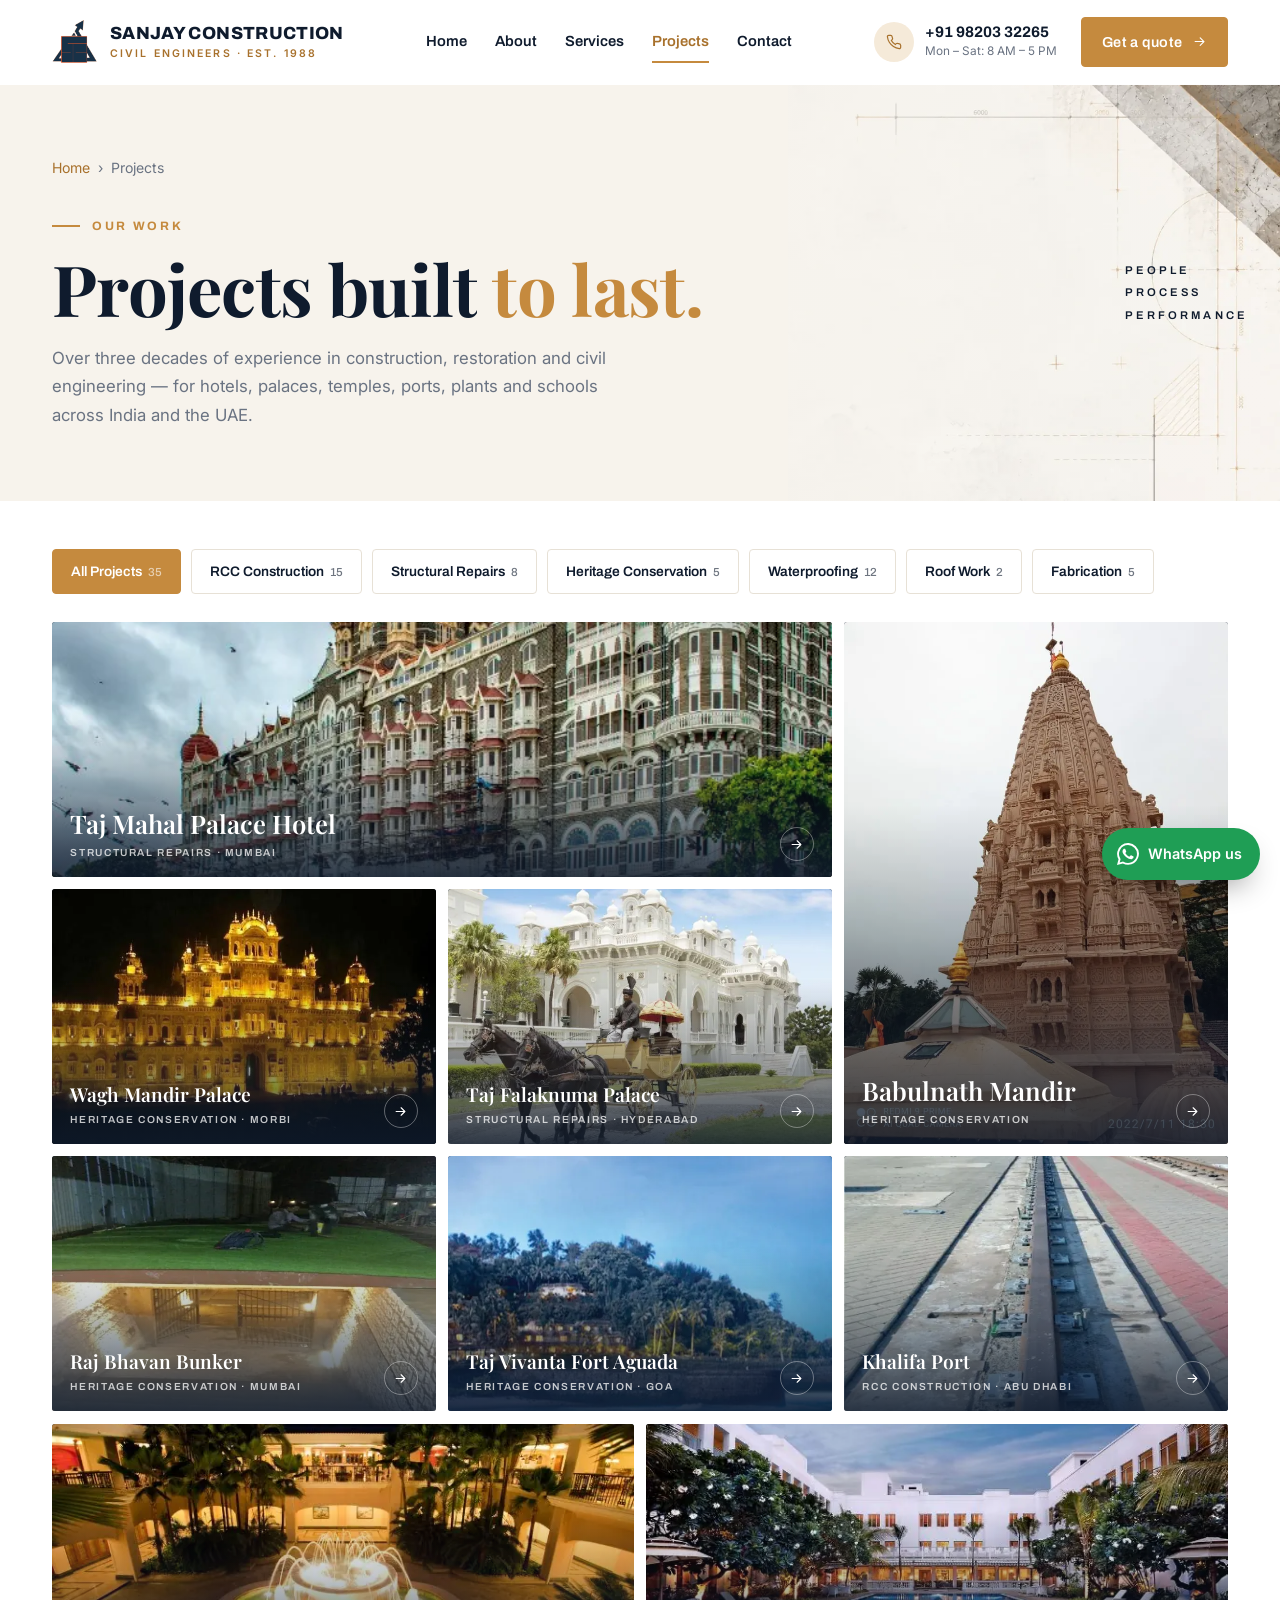
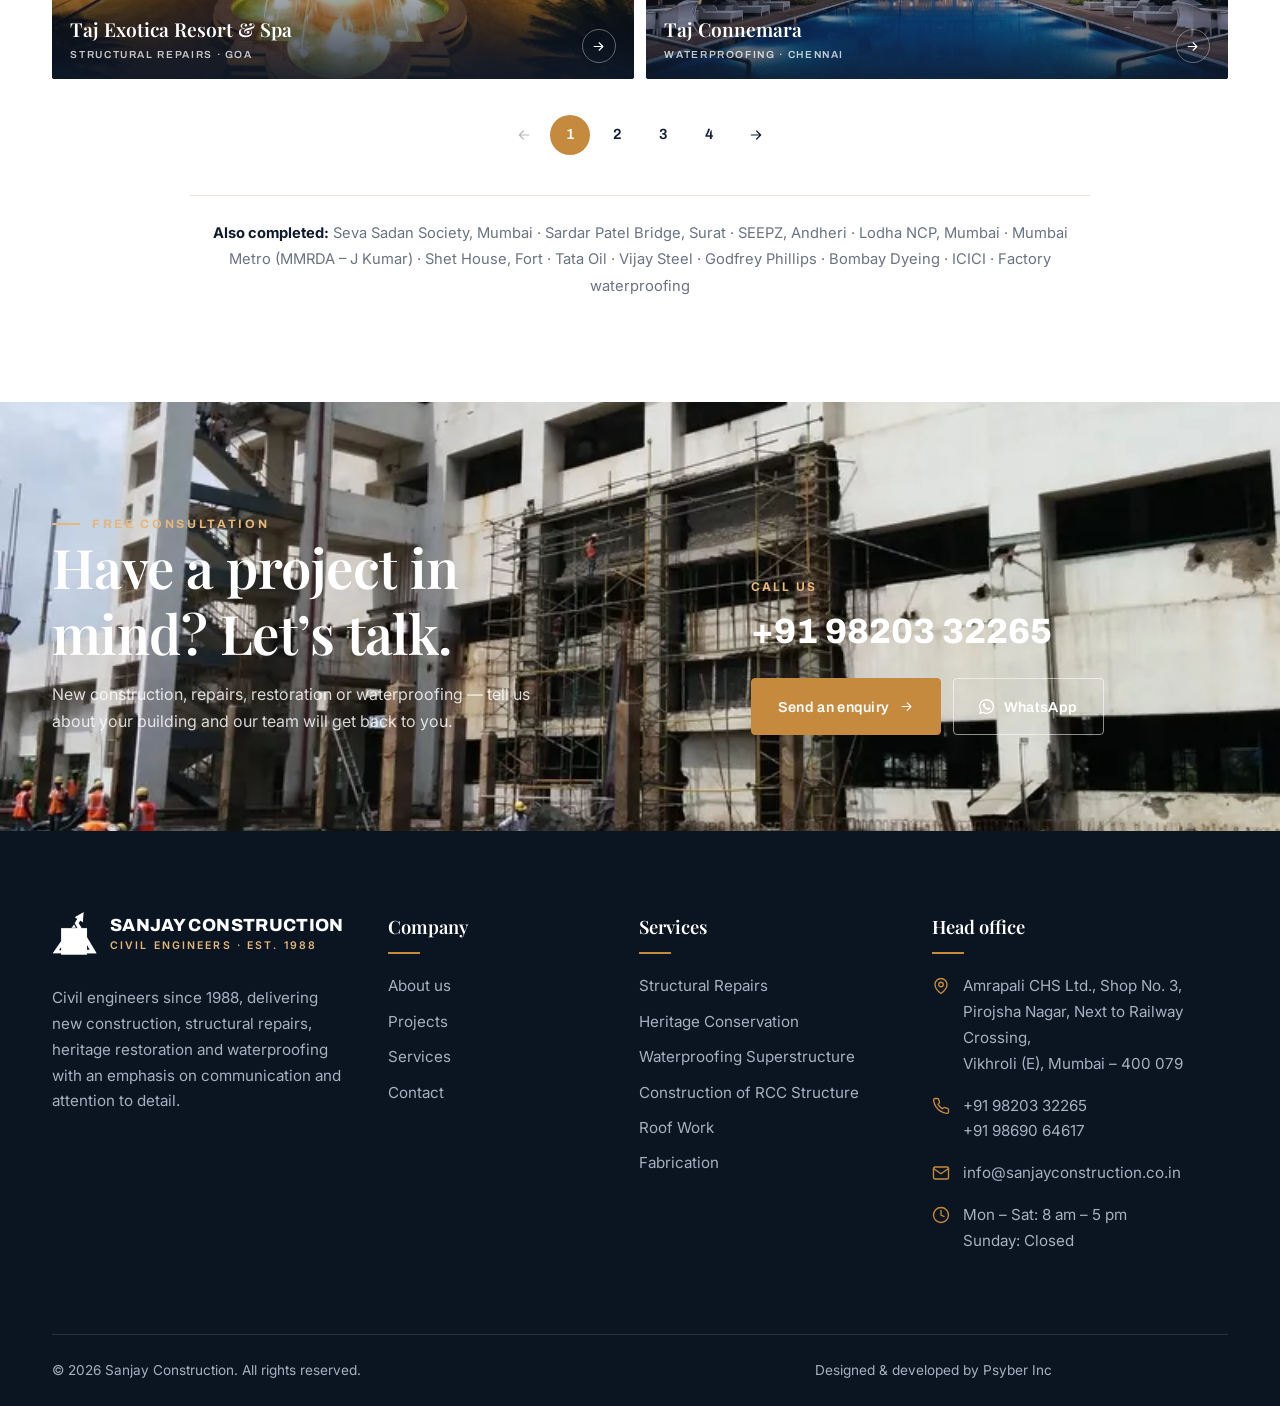
==== projects.html @ 3caa157a "Redesigned Sanjay Construction website Static HTML/CSS/JS site: home, about, services, projects and " ====
<!doctype html>
<html lang="en-IN" class="no-js">
<head>
  <meta charset="utf-8">
  <meta name="viewport" content="width=device-width, initial-scale=1">
  <title>Projects & Case Studies | Sanjay Construction</title>
  <meta name="description" content="Explore Sanjay Construction projects — Taj Mahal Palace Hotel, Wagh Mandir Palace, Raj Bhavan Bunker, Zeeco India, Bayer Vapi, Khalifa Port Abu Dhabi and more.">
  <link rel="canonical" href="https://sanjayconstruction.co.in/projects.html">
  <meta name="theme-color" content="#0d1726">
  <meta property="og:type" content="website">
  <meta property="og:site_name" content="Sanjay Construction">
  <meta property="og:title" content="Projects & Case Studies | Sanjay Construction">
  <meta property="og:description" content="Explore Sanjay Construction projects — Taj Mahal Palace Hotel, Wagh Mandir Palace, Raj Bhavan Bunker, Zeeco India, Bayer Vapi, Khalifa Port Abu Dhabi and more.">
  <meta property="og:image" content="https://sanjayconstruction.co.in/assets/img/projects/pf-taj-mahal-palace.webp">
  <meta property="og:url" content="https://sanjayconstruction.co.in/projects.html">
  <link rel="icon" type="image/png" href="assets/img/logo-mark.png">
  <link rel="preconnect" href="https://fonts.googleapis.com">
  <link rel="preconnect" href="https://fonts.gstatic.com" crossorigin>
  <link rel="stylesheet" href="https://fonts.googleapis.com/css2?family=Archivo:wght@500;600;700;800&family=Playfair+Display:wght@500;600;700&family=Inter:wght@400;500;600&display=swap">
  <script>if (!window.matchMedia("(prefers-reduced-motion: reduce)").matches) document.documentElement.classList.add("motion");</script>
  <link rel="stylesheet" href="assets/css/style.css?v=34">
  
  <script type="application/ld+json">
  {
    "@context": "https://schema.org",
    "@type": "GeneralContractor",
    "name": "Sanjay Construction",
    "url": "https://sanjayconstruction.co.in/",
    "logo": "https://sanjayconstruction.co.in/assets/img/logo-mark.png",
    "image": "https://sanjayconstruction.co.in/assets/img/projects/taj-mumbai.webp",
    "description": "Civil engineers since 1988 — structural repairs, heritage conservation, waterproofing, RCC construction, roof work and fabrication.",
    "foundingDate": "1988",
    "founder": { "@type": "Person", "name": "Sanjay Rathod", "jobTitle": "CMD" },
    "telephone": ["+91-9820332265", "+91-9869064617"],
    "email": "info@sanjayconstruction.co.in",
    "address": {
      "@type": "PostalAddress",
      "streetAddress": "Shop No. 3, Amrapali CHS Ltd., Pirojsha Nagar, Next to Railway Crossing, Vikhroli (E)",
      "addressLocality": "Mumbai",
      "postalCode": "400079",
      "addressRegion": "Maharashtra",
      "addressCountry": "IN"
    },
    "openingHoursSpecification": [{
      "@type": "OpeningHoursSpecification",
      "dayOfWeek": ["Monday", "Tuesday", "Wednesday", "Thursday", "Friday", "Saturday"],
      "opens": "08:00", "closes": "17:00"
    }]
  }
  </script>
</head>
<body>
<a class="skip-link" href="#main">Skip to content</a>
<svg width="0" height="0" style="position:absolute" aria-hidden="true">
  <defs>
    <symbol id="i-arrow" viewBox="0 0 24 24" fill="none" stroke="currentColor" stroke-width="1.8" stroke-linecap="round" stroke-linejoin="round"><path d="M5 12h14M13 6l6 6-6 6"/></symbol>
    <symbol id="i-left" viewBox="0 0 24 24" fill="none" stroke="currentColor" stroke-width="1.8" stroke-linecap="round" stroke-linejoin="round"><path d="M19 12H5M11 18l-6-6 6-6"/></symbol>
    <symbol id="i-close" viewBox="0 0 24 24" fill="none" stroke="currentColor" stroke-width="1.8" stroke-linecap="round"><path d="M6 6l12 12M18 6L6 18"/></symbol>
    <symbol id="i-phone" viewBox="0 0 24 24" fill="none" stroke="currentColor" stroke-width="1.8" stroke-linecap="round" stroke-linejoin="round"><path d="M22 16.9v3a2 2 0 0 1-2.2 2 19.8 19.8 0 0 1-8.6-3.1 19.5 19.5 0 0 1-6-6A19.8 19.8 0 0 1 2.1 4.2 2 2 0 0 1 4.1 2h3a2 2 0 0 1 2 1.7c.1.9.4 1.8.7 2.7a2 2 0 0 1-.5 2.1L8 9.8a16 16 0 0 0 6 6l1.3-1.3a2 2 0 0 1 2.1-.4c.9.3 1.8.6 2.7.7a2 2 0 0 1 1.7 2z"/></symbol>
    <symbol id="i-mail" viewBox="0 0 24 24" fill="none" stroke="currentColor" stroke-width="1.8" stroke-linecap="round" stroke-linejoin="round"><rect x="2" y="4" width="20" height="16" rx="2"/><path d="M22 6l-10 7L2 6"/></symbol>
    <symbol id="i-pin" viewBox="0 0 24 24" fill="none" stroke="currentColor" stroke-width="1.8" stroke-linecap="round" stroke-linejoin="round"><path d="M20 10c0 6-8 12-8 12s-8-6-8-12a8 8 0 0 1 16 0z"/><circle cx="12" cy="10" r="3"/></symbol>
    <symbol id="i-clock" viewBox="0 0 24 24" fill="none" stroke="currentColor" stroke-width="1.8" stroke-linecap="round"><circle cx="12" cy="12" r="10"/><path d="M12 6v6l4 2"/></symbol>
    <symbol id="i-award" viewBox="0 0 24 24" fill="none" stroke="currentColor" stroke-width="1.4" stroke-linecap="round" stroke-linejoin="round"><circle cx="12" cy="8" r="6"/><path d="M15.5 13.5 17 22l-5-3-5 3 1.5-8.5"/></symbol>
    <symbol id="i-whatsapp" viewBox="0 0 24 24" fill="currentColor"><path d="M17.5 14.4c-.3-.1-1.8-.9-2-1-.3-.1-.5-.1-.7.1-.2.3-.8 1-.9 1.2-.2.2-.3.2-.6.1-.3-.1-1.3-.5-2.4-1.5-.9-.8-1.5-1.8-1.7-2.1-.2-.3 0-.5.1-.6l.4-.5c.2-.2.2-.3.3-.5.1-.2.1-.4 0-.5l-.9-2.2c-.2-.6-.5-.5-.7-.5h-.6c-.2 0-.5.1-.8.4-.3.3-1 1-1 2.5s1.1 2.9 1.2 3.1c.1.2 2.1 3.2 5.1 4.5.7.3 1.3.5 1.7.6.7.2 1.4.2 1.9.1.6-.1 1.8-.7 2-1.4.2-.7.2-1.3.2-1.4-.1-.1-.3-.2-.6-.3zM12 21.8a9.9 9.9 0 0 1-5-1.4l-.4-.2-3.7 1 1-3.6-.2-.4A9.8 9.8 0 0 1 12 2.2a9.8 9.8 0 0 1 9.8 9.8c0 5.4-4.4 9.8-9.8 9.8zm8.4-18.2A11.8 11.8 0 0 0 1.7 17.7L0 24l6.4-1.7a11.8 11.8 0 0 0 5.6 1.4h.1A11.8 11.8 0 0 0 20.4 3.6z"/></symbol>
    <symbol id="i-building" viewBox="0 0 24 24" fill="none" stroke="currentColor" stroke-linecap="round" stroke-linejoin="round"><path d="M3 21h18M5 21V7l7-4 7 4v14M9 9h1M14 9h1M9 13h1M14 13h1M10 21v-4h4v4"/></symbol>
    <symbol id="i-column" viewBox="0 0 24 24" fill="none" stroke="currentColor" stroke-linecap="round" stroke-linejoin="round"><path d="M2 21h20M4 18h16M12 3 3 8h18zM6 8v10M10 8v10M14 8v10M18 8v10"/></symbol>
    <symbol id="i-foundation" viewBox="0 0 24 24" fill="none" stroke="currentColor" stroke-linecap="round" stroke-linejoin="round"><path d="M2 20h20M4 20v-5h16v5M7 15V9h10v6M10 9V4h4v5"/></symbol>
    <symbol id="i-beam" viewBox="0 0 24 24" fill="none" stroke="currentColor" stroke-linecap="round" stroke-linejoin="round"><path d="M3 5h18M3 19h18M12 5v14M3 5v2M21 5v2M3 19v-2M21 19v-2"/></symbol>
    <symbol id="i-shield" viewBox="0 0 24 24" fill="none" stroke="currentColor" stroke-linecap="round" stroke-linejoin="round"><path d="M12 22s8-4 8-10V5l-8-3-8 3v7c0 6 8 10 8 10z"/><path d="m9 12 2 2 4-4"/></symbol>
    <symbol id="i-layers" viewBox="0 0 24 24" fill="none" stroke="currentColor" stroke-linecap="round" stroke-linejoin="round"><path d="m12 2 10 5-10 5L2 7z"/><path d="m2 17 10 5 10-5M2 12l10 5 10-5"/></symbol>
    <symbol id="i-crack" viewBox="0 0 24 24" fill="none" stroke="currentColor" stroke-linecap="round" stroke-linejoin="round"><rect x="3" y="3" width="18" height="18" rx="1"/><path d="m11 3-2 5 4 3-3 4 2 6"/></symbol>
    <symbol id="i-users" viewBox="0 0 24 24" fill="none" stroke="currentColor" stroke-linecap="round" stroke-linejoin="round"><path d="M17 21v-2a4 4 0 0 0-4-4H5a4 4 0 0 0-4 4v2"/><circle cx="9" cy="7" r="4"/><path d="M23 21v-2a4 4 0 0 0-3-3.9M16 3.1a4 4 0 0 1 0 7.8"/></symbol>
    <symbol id="i-chat" viewBox="0 0 24 24" fill="none" stroke="currentColor" stroke-linecap="round" stroke-linejoin="round"><path d="M21 15a2 2 0 0 1-2 2H7l-4 4V5a2 2 0 0 1 2-2h14a2 2 0 0 1 2 2z"/></symbol>
    <symbol id="i-expand" viewBox="0 0 24 24" fill="none" stroke="currentColor" stroke-width="2" stroke-linecap="round" stroke-linejoin="round"><path d="M15 3h6v6M9 21H3v-6M21 3l-7 7M3 21l7-7"/></symbol>
    <symbol id="i-drop" viewBox="0 0 24 24" fill="none" stroke="currentColor" stroke-linecap="round" stroke-linejoin="round"><path d="M12 2.7s7 7.3 7 12.3a7 7 0 0 1-14 0c0-5 7-12.3 7-12.3z"/><path d="M9 15a3 3 0 0 0 3 3"/></symbol>
    <symbol id="i-roof" viewBox="0 0 24 24" fill="none" stroke="currentColor" stroke-linecap="round" stroke-linejoin="round"><path d="M2 12 12 4l10 8M5 10v10h14V10M10 20v-5h4v5"/></symbol>
    <symbol id="i-ruler" viewBox="0 0 24 24" fill="none" stroke="currentColor" stroke-linecap="round" stroke-linejoin="round"><path d="M3 17 17 3l4 4L7 21z"/><path d="m7 13 2 2M10 10l2 2M13 7l2 2"/></symbol>
    <symbol id="i-crane" viewBox="0 0 24 24" fill="none" stroke="currentColor" stroke-linecap="round" stroke-linejoin="round"><path d="M6 21V4h2v17M4 21h8M8 5h13l-4 4H8M18 9v4M16 13h4v3h-4z"/></symbol>
    <symbol id="i-key" viewBox="0 0 24 24" fill="none" stroke="currentColor" stroke-linecap="round" stroke-linejoin="round"><circle cx="8" cy="15" r="4"/><path d="m10.8 12.2 9.2-9.2M17 6l3 3M14 9l2 2"/></symbol>
    <symbol id="i-check" viewBox="0 0 24 24" fill="none" stroke="currentColor" stroke-linecap="round" stroke-linejoin="round"><circle cx="12" cy="12" r="10"/><path d="m8 12 3 3 5-6"/></symbol>
  </defs>
</svg>


<div class="progress" aria-hidden="true"></div>
<header class="site-header">
  <div class="container">
    <nav class="nav" aria-label="Primary">
      <a class="brand" href="index.html" aria-label="Sanjay Construction — home">
        <img src="assets/img/logo-mark.png" alt="" width="44" height="44">
        <span class="brand__text">
          <span class="brand__name">Sanjay Construction</span>
          <span class="brand__tag">Civil Engineers · Est. 1988</span>
        </span>
      </a>
      <div class="nav__links" id="primary-nav">
        <a class="nav__link" href="index.html">Home</a>
        <a class="nav__link" href="about.html">About</a>
        <a class="nav__link" href="services.html">Services</a>
        <a class="nav__link" href="projects.html" aria-current="page">Projects</a>
        <a class="nav__link" href="contact.html">Contact</a>
        <div class="nav__mobile-extra">
          <a href="tel:+919820332265">+91 98203 32265</a>
          <a href="mailto:info@sanjayconstruction.co.in">info@sanjayconstruction.co.in</a>
          <span>Vikhroli (E), Mumbai 400 079</span>
        </div>
      </div>
      <div class="nav__cta">
        <a class="nav__phone" href="tel:+919820332265"><span class="nav__phone-icon"><svg aria-hidden="true"><use href="#i-phone"/></svg></span><span><b>+91 98203 32265</b><small>Mon – Sat: 8 AM – 5 PM</small></span></a>
        <a class="btn btn--copper" href="contact.html">Get a quote <svg aria-hidden="true"><use href="#i-arrow"/></svg></a>
        <button class="nav__toggle" type="button" aria-controls="primary-nav" aria-expanded="false" aria-label="Open menu"><span></span><span></span><span></span></button>
      </div>
    </nav>
  </div>
</header>
<main id="main">

  <section class="proj-hero" aria-labelledby="page-title">
    <div class="container proj-hero__inner">
      <nav class="breadcrumb" aria-label="Breadcrumb"><a href="index.html">Home</a><span aria-hidden="true">›</span><span aria-current="page">Projects</span></nav>
      <p class="label">Our work</p>
      <h1 id="page-title">Projects built <span class="gold">to last.</span></h1>
      <p>Over three decades of experience in construction, restoration and civil engineering — for hotels, palaces, temples, ports, plants and schools across India and the UAE.</p>
    </div>
    <p class="proj-hero__side" aria-hidden="true">People<br>Process<br>Performance</p>
  </section>

  <section class="section proj-gallery" aria-labelledby="gallery-title">
    <div class="container">
      <h2 class="sr-only" id="gallery-title">Project gallery</h2>
      <div class="filters" data-filters role="group" aria-label="Filter projects by type of work">
        <button class="filter" type="button" data-filter="all" aria-pressed="true">All Projects</button>
        <button class="filter" type="button" data-filter="rcc" aria-pressed="false">RCC Construction</button>
        <button class="filter" type="button" data-filter="structural" aria-pressed="false">Structural Repairs</button>
        <button class="filter" type="button" data-filter="heritage" aria-pressed="false">Heritage Conservation</button>
        <button class="filter" type="button" data-filter="waterproofing" aria-pressed="false">Waterproofing</button>
        <button class="filter" type="button" data-filter="roof" aria-pressed="false">Roof Work</button>
        <button class="filter" type="button" data-filter="fabrication" aria-pressed="false">Fabrication</button>
      </div>
      <p class="sr-only" aria-live="polite">Showing <span data-count-label>35</span> projects</p>
      <div class="projects-grid bento">
        <a class="project-card ptile" href="assets/img/projects/pf-taj-mahal-palace.webp" data-cat="structural waterproofing">
          <img src="assets/img/projects/pf-taj-mahal-palace-sm.webp" alt="Taj Mahal Palace Hotel, Mumbai" loading="lazy" width="610" height="470">
          <div class="ptile__cap"><div><h3>Taj Mahal Palace Hotel</h3><span class="project-card__tag">Structural Repairs · Mumbai</span></div><span class="ptile__go" aria-hidden="true"><svg><use href="#i-arrow"/></svg></span></div>
          <p class="sr-only">External and internal structural retrofitting, and terrace waterproofing, at the Taj Mahal Palace &amp; Tower.</p>
        </a>
        <a class="project-card ptile" href="assets/img/projects/pf-babulnath-mandir.webp" data-cat="heritage">
          <img src="assets/img/projects/pf-babulnath-mandir-sm.webp" alt="Babulnath Mandir" loading="lazy" width="780" height="1040">
          <div class="ptile__cap"><div><h3>Babulnath Mandir</h3><span class="project-card__tag">Heritage Conservation</span></div><span class="ptile__go" aria-hidden="true"><svg><use href="#i-arrow"/></svg></span></div>
          <p class="sr-only">Treatment and painting of the external stone façade elements.</p>
        </a>
        <a class="project-card ptile" href="assets/img/projects/pf-wagh-mandir.webp" data-cat="heritage">
          <img src="assets/img/projects/pf-wagh-mandir-sm.webp" alt="Wagh Mandir Palace, Morbi" loading="lazy" width="735" height="586">
          <div class="ptile__cap"><div><h3>Wagh Mandir Palace</h3><span class="project-card__tag">Heritage Conservation · Morbi</span></div><span class="ptile__go" aria-hidden="true"><svg><use href="#i-arrow"/></svg></span></div>
          <p class="sr-only">Restoration of the heritage palace after the earthquake. Project cost ₹12 Cr.</p>
        </a>
        <a class="project-card ptile" href="assets/img/projects/pf-taj-falaknuma.webp" data-cat="structural waterproofing">
          <img src="assets/img/projects/pf-taj-falaknuma-sm.webp" alt="Taj Falaknuma Palace, Hyderabad" loading="lazy" width="610" height="491">
          <div class="ptile__cap"><div><h3>Taj Falaknuma Palace</h3><span class="project-card__tag">Structural Repairs · Hyderabad</span></div><span class="ptile__go" aria-hidden="true"><svg><use href="#i-arrow"/></svg></span></div>
          <p class="sr-only">Structural repairs and waterproofing.</p>
        </a>
        <a class="project-card ptile" href="assets/img/projects/pf-raj-bhavan-bunker.webp" data-cat="heritage waterproofing">
          <img src="assets/img/projects/pf-raj-bhavan-bunker-sm.webp" alt="Raj Bhavan Bunker, Mumbai" loading="lazy" width="612" height="527">
          <div class="ptile__cap"><div><h3>Raj Bhavan Bunker</h3><span class="project-card__tag">Heritage Conservation · Mumbai</span></div><span class="ptile__go" aria-hidden="true"><svg><use href="#i-arrow"/></svg></span></div>
          <p class="sr-only">Structural repair and waterproofing of a 200-year-old heritage bunker.</p>
        </a>
        <a class="project-card ptile" href="assets/img/projects/pf-taj-fort-aguada.webp" data-cat="heritage waterproofing">
          <img src="assets/img/projects/pf-taj-fort-aguada-sm.webp" alt="Taj Vivanta Fort Aguada, Goa" loading="lazy" width="707" height="357">
          <div class="ptile__cap"><div><h3>Taj Vivanta Fort Aguada</h3><span class="project-card__tag">Heritage Conservation · Goa</span></div><span class="ptile__go" aria-hidden="true"><svg><use href="#i-arrow"/></svg></span></div>
          <p class="sr-only">Heritage structural repairs and waterproofing.</p>
        </a>
        <a class="project-card ptile" href="assets/img/projects/pf-khalifa-port.webp" data-cat="rcc">
          <img src="assets/img/projects/pf-khalifa-port-sm.webp" alt="Khalifa Port, Abu Dhabi" loading="lazy" width="468" height="517">
          <div class="ptile__cap"><div><h3>Khalifa Port</h3><span class="project-card__tag">RCC Construction · Abu Dhabi</span></div><span class="ptile__go" aria-hidden="true"><svg><use href="#i-arrow"/></svg></span></div>
          <p class="sr-only">18 kilometres of rail work at Khalifa Port, Abu Dhabi.</p>
        </a>
        <a class="project-card ptile" href="assets/img/projects/pf-taj-exotica-goa.webp" data-cat="structural waterproofing">
          <img src="assets/img/projects/pf-taj-exotica-goa-sm.webp" alt="Taj Exotica Resort &amp; Spa, Goa" loading="lazy" width="623" height="408">
          <div class="ptile__cap"><div><h3>Taj Exotica Resort &amp; Spa</h3><span class="project-card__tag">Structural Repairs · Goa</span></div><span class="ptile__go" aria-hidden="true"><svg><use href="#i-arrow"/></svg></span></div>
          <p class="sr-only">Structural repairs and waterproofing.</p>
        </a>
        <a class="project-card ptile" href="assets/img/projects/pf-taj-connemara.webp" data-cat="waterproofing">
          <img src="assets/img/projects/pf-taj-connemara-sm.webp" alt="Taj Connemara, Chennai" loading="lazy" width="607" height="452">
          <div class="ptile__cap"><div><h3>Taj Connemara</h3><span class="project-card__tag">Waterproofing · Chennai</span></div><span class="ptile__go" aria-hidden="true"><svg><use href="#i-arrow"/></svg></span></div>
          <p class="sr-only">Civil work and waterproofing.</p>
        </a>
        <a class="project-card ptile" href="assets/img/projects/pf-zeeco-india.webp" data-cat="fabrication rcc">
          <img src="assets/img/projects/pf-zeeco-india-sm.webp" alt="Zeeco India" loading="lazy" width="800" height="1063">
          <div class="ptile__cap"><div><h3>Zeeco India</h3><span class="project-card__tag">Fabrication</span></div><span class="ptile__go" aria-hidden="true"><svg><use href="#i-arrow"/></svg></span></div>
          <p class="sr-only">Fabrication and erection of 525 tonnes of steel, a 50,000 sq ft foundation and 1,500 m³ of floor concrete.</p>
        </a>
        <a class="project-card ptile" href="assets/img/projects/pf-deeksha-peeth.webp" data-cat="rcc waterproofing">
          <img src="assets/img/projects/pf-deeksha-peeth-sm.webp" alt="Deeksha Peeth, Goa" loading="lazy" width="683" height="1024">
          <div class="ptile__cap"><div><h3>Deeksha Peeth</h3><span class="project-card__tag">RCC Construction · Goa</span></div><span class="ptile__go" aria-hidden="true"><svg><use href="#i-arrow"/></svg></span></div>
          <p class="sr-only">RCC water tank construction.</p>
        </a>
        <a class="project-card ptile" href="assets/img/projects/pf-bmct-port.webp" data-cat="fabrication">
          <img src="assets/img/projects/pf-bmct-port-sm.webp" alt="Mumbai BMCT Port, Mumbai" loading="lazy" width="573" height="512">
          <div class="ptile__cap"><div><h3>Mumbai BMCT Port</h3><span class="project-card__tag">Fabrication · Mumbai</span></div><span class="ptile__go" aria-hidden="true"><svg><use href="#i-arrow"/></svg></span></div>
          <p class="sr-only">A 1,200-tonne steel workshop structure.</p>
        </a>
        <a class="project-card ptile" href="assets/img/projects/pf-kochi-port.webp" data-cat="fabrication">
          <img src="assets/img/projects/pf-kochi-port-sm.webp" alt="Kochi Port, Kochi" loading="lazy" width="638" height="503">
          <div class="ptile__cap"><div><h3>Kochi Port</h3><span class="project-card__tag">Fabrication · Kochi</span></div><span class="ptile__go" aria-hidden="true"><svg><use href="#i-arrow"/></svg></span></div>
          <p class="sr-only">A 600-tonne reefer bridge.</p>
        </a>
        <a class="project-card ptile" href="assets/img/projects/pf-bayer-gmp.webp" data-cat="structural rcc">
          <img src="assets/img/projects/pf-bayer-gmp-sm.webp" alt="Bayer GMP Plant, Vapi" loading="lazy" width="646" height="573">
          <div class="ptile__cap"><div><h3>Bayer GMP Plant</h3><span class="project-card__tag">Structural Repairs · Vapi</span></div><span class="ptile__go" aria-hidden="true"><svg><use href="#i-arrow"/></svg></span></div>
          <p class="sr-only">RCC strengthening for the GMP plant — 40 × 20 m structure. Project cost ₹250 lakh.</p>
        </a>
        <a class="project-card ptile" href="assets/img/projects/pf-bayer-piling.webp" data-cat="rcc">
          <img src="assets/img/projects/pf-bayer-piling-sm.webp" alt="Bayer — Piling Work, Vapi" loading="lazy" width="800" height="775">
          <div class="ptile__cap"><div><h3>Bayer — Piling Work</h3><span class="project-card__tag">RCC Construction · Vapi</span></div><span class="ptile__go" aria-hidden="true"><svg><use href="#i-arrow"/></svg></span></div>
          <p class="sr-only">Piling work at the Bayer site, Vapi. Merit Award for Contractor Performance 2020 from Bayer Ltd.</p>
        </a>
        <a class="project-card ptile" href="assets/img/projects/pf-bombay-gymkhana.webp" data-cat="heritage roof">
          <img src="assets/img/projects/pf-bombay-gymkhana-sm.webp" alt="Bombay Gymkhana Badminton Court, Mumbai" loading="lazy" width="725" height="412">
          <div class="ptile__cap"><div><h3>Bombay Gymkhana Badminton Court</h3><span class="project-card__tag">Heritage Conservation · Mumbai</span></div><span class="ptile__go" aria-hidden="true"><svg><use href="#i-arrow"/></svg></span></div>
          <p class="sr-only">Retrofitting and roof work on a heritage structure.</p>
        </a>
        <a class="project-card ptile" href="assets/img/projects/pf-taj-president.webp" data-cat="structural waterproofing">
          <img src="assets/img/projects/pf-taj-president-sm.webp" alt="Taj President Hotel (IHCL), Mumbai" loading="lazy" width="457" height="516">
          <div class="ptile__cap"><div><h3>Taj President Hotel (IHCL)</h3><span class="project-card__tag">Structural Repairs · Mumbai</span></div><span class="ptile__go" aria-hidden="true"><svg><use href="#i-arrow"/></svg></span></div>
          <p class="sr-only">External façade works (project cost ₹10 Cr), plus structural repair and waterproofing.</p>
        </a>
        <a class="project-card ptile" href="assets/img/projects/pf-express-tower.webp" data-cat="waterproofing">
          <img src="assets/img/projects/pf-express-tower-sm.webp" alt="Express Tower" loading="lazy" width="560" height="591">
          <div class="ptile__cap"><div><h3>Express Tower</h3><span class="project-card__tag">Waterproofing</span></div><span class="ptile__go" aria-hidden="true"><svg><use href="#i-arrow"/></svg></span></div>
          <p class="sr-only">External waterproofing of a 65,000 sq ft RCC structure, 2021. Project cost ₹1 Cr.</p>
        </a>
        <a class="project-card ptile" href="assets/img/projects/pf-iskcon-govardhan.webp" data-cat="fabrication">
          <img src="assets/img/projects/pf-iskcon-govardhan-sm.webp" alt="ISKCON Temple, Govardhan Eco Village" loading="lazy" width="800" height="524">
          <div class="ptile__cap"><div><h3>ISKCON Temple, Govardhan Eco Village</h3><span class="project-card__tag">Fabrication</span></div><span class="ptile__go" aria-hidden="true"><svg><use href="#i-arrow"/></svg></span></div>
          <p class="sr-only">Fabrication and erection of 135 tonnes of steel.</p>
        </a>
        <a class="project-card ptile" href="assets/img/projects/pf-ashwatha-garden.webp" data-cat="civil">
          <img src="assets/img/projects/pf-ashwatha-garden-sm.webp" alt="Ashwatha Garden Enclave, Godrej, Vikhroli" loading="lazy" width="472" height="600">
          <div class="ptile__cap"><div><h3>Ashwatha Garden Enclave</h3><span class="project-card__tag">Civil Works · Vikhroli</span></div><span class="ptile__go" aria-hidden="true"><svg><use href="#i-arrow"/></svg></span></div>
          <p class="sr-only">Civil and painting work.</p>
        </a>
        <a class="project-card ptile" href="assets/img/projects/pf-igpl-process-tower.webp" data-cat="rcc">
          <img src="assets/img/projects/pf-igpl-process-tower-sm.webp" alt="I.G. Petrochemicals — Process Tower" loading="lazy" width="602" height="602">
          <div class="ptile__cap"><div><h3>I.G. Petrochemicals — Process Tower</h3><span class="project-card__tag">RCC Construction</span></div><span class="ptile__go" aria-hidden="true"><svg><use href="#i-arrow"/></svg></span></div>
          <p class="sr-only">RCC frame for process tower Flaker 04 — 20 × 13 × 22 m. Project cost ₹400 lakh.</p>
        </a>
        <a class="project-card ptile" href="assets/img/projects/pf-hppl-silvassa.webp" data-cat="rcc">
          <img src="assets/img/projects/pf-hppl-silvassa-sm.webp" alt="HPPL, Silvassa" loading="lazy" width="800" height="457">
          <div class="ptile__cap"><div><h3>HPPL</h3><span class="project-card__tag">RCC Construction · Silvassa</span></div><span class="ptile__go" aria-hidden="true"><svg><use href="#i-arrow"/></svg></span></div>
          <p class="sr-only">Construction of RCC structure. Project cost ₹550 lakh.</p>
        </a>
        <a class="project-card ptile" href="assets/img/projects/pf-century-rayon.webp" data-cat="structural">
          <img src="assets/img/projects/pf-century-rayon-sm.webp" alt="Century Rayon, Kalyan" loading="lazy" width="642" height="261">
          <div class="ptile__cap"><div><h3>Century Rayon</h3><span class="project-card__tag">Structural Repairs · Kalyan</span></div><span class="ptile__go" aria-hidden="true"><svg><use href="#i-arrow"/></svg></span></div>
          <p class="sr-only">Structural repair and painting of the office building. Project cost ₹2 Cr.</p>
        </a>
        <a class="project-card ptile" href="assets/img/projects/pf-bombay-scottish.webp" data-cat="structural waterproofing">
          <img src="assets/img/projects/pf-bombay-scottish-sm.webp" alt="Bombay Scottish School, Mumbai" loading="lazy" width="565" height="530">
          <div class="ptile__cap"><div><h3>Bombay Scottish School</h3><span class="project-card__tag">Structural Repairs · Mumbai</span></div><span class="ptile__go" aria-hidden="true"><svg><use href="#i-arrow"/></svg></span></div>
          <p class="sr-only">Structural repairs, waterproofing and painting. Project cost ₹2 Cr.</p>
        </a>
        <a class="project-card ptile" href="assets/img/projects/pf-taj-exotica-andaman.webp" data-cat="roof waterproofing">
          <img src="assets/img/projects/pf-taj-exotica-andaman-sm.webp" alt="Taj Exotica, Andaman" loading="lazy" width="672" height="570">
          <div class="ptile__cap"><div><h3>Taj Exotica</h3><span class="project-card__tag">Roof Work · Andaman</span></div><span class="ptile__go" aria-hidden="true"><svg><use href="#i-arrow"/></svg></span></div>
          <p class="sr-only">Roofing and waterproofing.</p>
        </a>
        <a class="project-card ptile" href="assets/img/projects/pf-taj-holiday-village.webp" data-cat="structural waterproofing">
          <img src="assets/img/projects/pf-taj-holiday-village-sm.webp" alt="Taj Holiday Village Resort &amp; Spa, Goa" loading="lazy" width="623" height="410">
          <div class="ptile__cap"><div><h3>Taj Holiday Village Resort &amp; Spa</h3><span class="project-card__tag">Structural Repairs · Goa</span></div><span class="ptile__go" aria-hidden="true"><svg><use href="#i-arrow"/></svg></span></div>
          <p class="sr-only">Structural repairs, waterproofing and interior work.</p>
        </a>
        <a class="project-card ptile" href="assets/img/projects/pf-bayer-mvr.webp" data-cat="rcc">
          <img src="assets/img/projects/pf-bayer-mvr-sm.webp" alt="Bayer MVR Plant, Vapi" loading="lazy" width="552" height="437">
          <div class="ptile__cap"><div><h3>Bayer MVR Plant</h3><span class="project-card__tag">RCC Construction · Vapi</span></div><span class="ptile__go" aria-hidden="true"><svg><use href="#i-arrow"/></svg></span></div>
          <p class="sr-only">RCC structure for the MVR plant.</p>
        </a>
        <a class="project-card ptile" href="assets/img/projects/pf-igpl-canteen.webp" data-cat="rcc">
          <img src="assets/img/projects/pf-igpl-canteen-sm.webp" alt="IGPL Canteen Building" loading="lazy" width="776" height="590">
          <div class="ptile__cap"><div><h3>IGPL Canteen Building</h3><span class="project-card__tag">RCC Construction</span></div><span class="ptile__go" aria-hidden="true"><svg><use href="#i-arrow"/></svg></span></div>
          <p class="sr-only">New RCC construction.</p>
        </a>
        <a class="project-card ptile" href="assets/img/projects/pf-ppl-bfl-tower.webp" data-cat="rcc">
          <img src="assets/img/projects/pf-ppl-bfl-tower-sm.webp" alt="Paper Products Ltd — BFL Tower, Silvassa" loading="lazy" width="626" height="592">
          <div class="ptile__cap"><div><h3>Paper Products Ltd — BFL Tower</h3><span class="project-card__tag">RCC Construction · Silvassa</span></div><span class="ptile__go" aria-hidden="true"><svg><use href="#i-arrow"/></svg></span></div>
          <p class="sr-only">BFL tower, 28 × 24 × 22 m. Project cost ₹300 lakh.</p>
        </a>
        <a class="project-card ptile" href="assets/img/projects/pf-bayer-canteen.webp" data-cat="rcc">
          <img src="assets/img/projects/pf-bayer-canteen-sm.webp" alt="Bayer Canteen Building, Vapi" loading="lazy" width="728" height="562">
          <div class="ptile__cap"><div><h3>Bayer Canteen Building</h3><span class="project-card__tag">RCC Construction · Vapi</span></div><span class="ptile__go" aria-hidden="true"><svg><use href="#i-arrow"/></svg></span></div>
          <p class="sr-only">New RCC construction.</p>
        </a>
        <a class="project-card ptile" href="assets/img/projects/pf-jk-waste.webp" data-cat="fabrication">
          <img src="assets/img/projects/pf-jk-waste-sm.webp" alt="JK Waste Recycler, Satara" loading="lazy" width="693" height="583">
          <div class="ptile__cap"><div><h3>JK Waste Recycler</h3><span class="project-card__tag">Fabrication · Satara</span></div><span class="ptile__go" aria-hidden="true"><svg><use href="#i-arrow"/></svg></span></div>
          <p class="sr-only">Industrial shed, 5,500 sq ft. Project cost ₹60 lakh.</p>
        </a>
        <a class="project-card ptile" href="assets/img/projects/pf-igpl-tank.webp" data-cat="rcc">
          <img src="assets/img/projects/pf-igpl-tank-sm.webp" alt="IGPL Tank Foundation, Taloja" loading="lazy" width="677" height="591">
          <div class="ptile__cap"><div><h3>IGPL Tank Foundation</h3><span class="project-card__tag">RCC Construction · Taloja</span></div><span class="ptile__go" aria-hidden="true"><svg><use href="#i-arrow"/></svg></span></div>
          <p class="sr-only">RCC foundation for a 50 KL tank. Project cost ₹33 lakh.</p>
        </a>
        <a class="project-card ptile" href="assets/img/projects/pf-ppl-machine-foundation.webp" data-cat="rcc">
          <img src="assets/img/projects/pf-ppl-machine-foundation-sm.webp" alt="Paper Products Ltd — Machine Foundation, Silvassa" loading="lazy" width="667" height="591">
          <div class="ptile__cap"><div><h3>Paper Products Ltd — Machine Foundation</h3><span class="project-card__tag">RCC Construction · Silvassa</span></div><span class="ptile__go" aria-hidden="true"><svg><use href="#i-arrow"/></svg></span></div>
          <p class="sr-only">Rotomac machine foundation, 26 × 6 m. Project cost ₹28 lakh.</p>
        </a>
        <a class="project-card ptile" href="assets/img/projects/pf-bkv-school.webp" data-cat="rcc">
          <img src="assets/img/projects/pf-bkv-school-sm.webp" alt="BKV School" loading="lazy" width="473" height="308">
          <div class="ptile__cap"><div><h3>BKV School</h3><span class="project-card__tag">RCC Construction</span></div><span class="ptile__go" aria-hidden="true"><svg><use href="#i-arrow"/></svg></span></div>
          <p class="sr-only">New RCC construction.</p>
        </a>
        <a class="project-card ptile" href="assets/img/projects/pf-rashmi-chsl.webp" data-cat="rcc">
          <img src="assets/img/projects/pf-rashmi-chsl-sm.webp" alt="Rashmi CHSL Building, Pedder Road, Mumbai" loading="lazy" width="800" height="600">
          <div class="ptile__cap"><div><h3>Rashmi CHSL Building</h3><span class="project-card__tag">RCC Construction · Mumbai</span></div><span class="ptile__go" aria-hidden="true"><svg><use href="#i-arrow"/></svg></span></div>
          <p class="sr-only">Project cost ₹2 Cr.</p>
        </a>
      </div>
      <nav class="pager" data-pager aria-label="Project pages"></nav>
      <p class="proj-more"><b>Also completed:</b> Seva Sadan Society, Mumbai · Sardar Patel Bridge, Surat · SEEPZ, Andheri · Lodha NCP, Mumbai · Mumbai Metro (MMRDA – J Kumar) · Shet House, Fort · Tata Oil · Vijay Steel · Godfrey Phillips · Bombay Dyeing · ICICI · Factory waterproofing</p>
    </div>
  </section>

  <div class="lightbox" role="dialog" aria-modal="true" aria-label="Project image viewer" aria-hidden="true">
    <button class="lightbox__btn lightbox__close" type="button" aria-label="Close"><svg aria-hidden="true"><use href="#i-close"/></svg></button>
    <button class="lightbox__btn lightbox__prev" type="button" aria-label="Previous project"><svg aria-hidden="true"><use href="#i-left"/></svg></button>
    <button class="lightbox__btn lightbox__next" type="button" aria-label="Next project"><svg aria-hidden="true"><use href="#i-arrow"/></svg></button>
    <figure>
      <img src="[data-uri]" alt="">
      <figcaption><span></span><h3></h3><p></p></figcaption>
    </figure>
  </div>

</main>

<section class="cta-photo" aria-labelledby="cta-title">
  <div class="cta-photo__media"><img src="assets/img/projects/rcc-frame-sm.webp" alt="" loading="lazy"></div>
  <div class="container">
    <div>
      <p class="label" style="color:#f0b48e">Free consultation</p>
      <h2 id="cta-title">Have a project in mind? Let’s talk.</h2>
      <p>New construction, repairs, restoration or waterproofing — tell us about your building and our team will get back to you.</p>
    </div>
    <div>
      <a class="cta-photo__phone" href="tel:+919820332265"><small>Call us</small>+91 98203 32265</a>
      <div class="cta-photo__actions">
        <a class="btn btn--copper" href="contact.html#enquiry">Send an enquiry <svg aria-hidden="true"><use href="#i-arrow"/></svg></a>
        <a class="btn btn--ghost" href="https://wa.me/919820332265?text=Inquiry%20-%20sanjayconstruction.co.in" target="_blank" rel="noopener"><svg aria-hidden="true"><use href="#i-whatsapp"/></svg> WhatsApp</a>
      </div>
    </div>
  </div>
</section>

<footer class="site-footer">
  <div class="container">
    <div class="footer__top">
      <div>
        <a class="brand" href="index.html" aria-label="Sanjay Construction — home">
          <img src="assets/img/logo-mark.png" alt="" width="44" height="44" loading="lazy">
          <span class="brand__text"><span class="brand__name">Sanjay Construction</span><span class="brand__tag">Civil Engineers · Est. 1988</span></span>
        </a>
        <p class="footer__about">Civil engineers since 1988, delivering new construction, structural repairs, heritage restoration and waterproofing with an emphasis on communication and attention to detail.</p>
      </div>
      <div>
        <p class="footer__title">Company</p>
        <ul class="footer__links">
          <li><a href="about.html">About us</a></li>
          <li><a href="projects.html">Projects</a></li>
          <li><a href="services.html">Services</a></li>
          <li><a href="contact.html">Contact</a></li>
        </ul>
      </div>
      <div>
        <p class="footer__title">Services</p>
        <ul class="footer__links">
          <li><a href="services.html#structural-repairs">Structural Repairs</a></li>
          <li><a href="services.html#heritage-conservation">Heritage Conservation</a></li>
          <li><a href="services.html#waterproofing">Waterproofing Superstructure</a></li>
          <li><a href="services.html#rcc-construction">Construction of RCC Structure</a></li>
          <li><a href="services.html#roof-work">Roof Work</a></li>
          <li><a href="services.html#fabrication">Fabrication</a></li>
        </ul>
      </div>
      <div>
        <p class="footer__title">Head office</p>
        <ul class="footer__contact">
          <li><svg aria-hidden="true"><use href="#i-pin"/></svg><span>Amrapali CHS Ltd., Shop No. 3,<br>Pirojsha Nagar, Next to Railway Crossing,<br>Vikhroli (E), Mumbai – 400 079</span></li>
          <li><svg aria-hidden="true"><use href="#i-phone"/></svg><span><a href="tel:+919820332265">+91 98203 32265</a><br><a href="tel:+919869064617">+91 98690 64617</a></span></li>
          <li><svg aria-hidden="true"><use href="#i-mail"/></svg><a href="mailto:info@sanjayconstruction.co.in">info@sanjayconstruction.co.in</a></li>
          <li><svg aria-hidden="true"><use href="#i-clock"/></svg><span>Mon – Sat: 8 am – 5 pm<br>Sunday: Closed</span></li>
        </ul>
      </div>
    </div>
    <div class="footer__bottom">
      <span>© <span data-year>2026</span> Sanjay Construction. All rights reserved.</span>
      <span>Designed &amp; developed by <a href="https://psyber.co/" rel="noopener">Psyber Inc</a></span>
    </div>
  </div>
</footer>

<button class="to-top" type="button" aria-label="Back to top"><svg aria-hidden="true"><use href="#i-arrow"/></svg></button>

<a class="wa-float" href="https://wa.me/919820332265?text=Inquiry%20-%20sanjayconstruction.co.in" target="_blank" rel="noopener" aria-label="Chat with us on WhatsApp">
  <svg aria-hidden="true"><use href="#i-whatsapp"/></svg><span>WhatsApp us</span>
</a>

<script src="assets/js/main.js?v=23" defer></script>
</body>
</html>
---- assets/css/style.css ----
/* ==========================================================================
   Sanjay Construction — stylesheet
   Navy + warm gold on cream. Serif headings, bold uppercase display type.
   ========================================================================== */

:root {
  --navy: #0f1b2d;
  --navy-2: #16253b;
  --navy-3: #1f3150;
  --cream: #f7f3ec;
  --cream-2: #efe8dc;
  --paper: #ffffff;
  --text: #36404f;
  --muted: #6a7382;
  --muted-light: #a7b0be;
  --line: #e7e1d6;
  --line-dark: rgba(255, 255, 255, 0.12);
  --gold: #c58a3e;
  --gold-dark: #a8712c;
  --gold-light: #e4b77a;
  --gold-soft: #f5ead9;

  --font-serif: "Playfair Display", Georgia, "Times New Roman", serif;
  --font-display: "Archivo", "Helvetica Neue", Arial, sans-serif;
  --font-body: "Inter", system-ui, -apple-system, "Segoe UI", sans-serif;

  --container: 1240px;
  --gutter: clamp(1rem, 4vw, 2rem);
  --section: clamp(4.5rem, 8vw, 7rem);
  --radius: 4px;
  --ease: cubic-bezier(0.22, 1, 0.36, 1);
  --header-h: 84px;
  --shadow: 0 1px 2px rgba(15,27,45,.04), 0 16px 40px -24px rgba(15,27,45,.35);
}

/* ---------- Reset ---------- */
*, *::before, *::after { box-sizing: border-box; }
html { -webkit-text-size-adjust: 100%; scroll-behavior: smooth; scroll-padding-top: calc(var(--header-h) + 1rem); }
body { margin: 0; font-family: var(--font-body); font-size: 1rem; line-height: 1.7; color: var(--text); background: var(--paper); -webkit-font-smoothing: antialiased; overflow-x: hidden; }
img { max-width: 100%; height: auto; display: block; }
a { color: inherit; text-decoration: none; }
button, input, select, textarea { font: inherit; color: inherit; }
h1, h2, h3, h4 { margin: 0; color: var(--navy); line-height: 1.2; }
h1, h2 { font-family: var(--font-serif); font-weight: 600; letter-spacing: -0.01em; }
h3, h4 { font-family: var(--font-display); font-weight: 700; }
p { margin: 0 0 1em; }
ul, ol { margin: 0; padding: 0; list-style: none; }
:focus-visible { outline: 2px solid var(--gold); outline-offset: 3px; }
::selection { background: var(--gold); color: #fff; }

.skip-link { position: absolute; left: 1rem; top: -100px; z-index: 1000; background: var(--gold); color: #fff; padding: .75rem 1rem; }
.skip-link:focus { top: 1rem; }
.sr-only { position: absolute; width: 1px; height: 1px; overflow: hidden; clip: rect(0 0 0 0); white-space: nowrap; }

/* Scroll progress */
.progress { position: fixed; left: 0; top: 0; z-index: 200; height: 3px; width: 100%; background: var(--gold); transform-origin: left; transform: scaleX(0); pointer-events: none; }

/* ---------- Layout ---------- */
.container { width: 100%; max-width: var(--container); margin-inline: auto; padding-inline: var(--gutter); }
.section { padding-block: var(--section); }
.section--alt, .section--grid { background: var(--cream); }
.section--dark { background: var(--navy); color: #cfd6e0; }
.section--dark h2, .section--dark h3 { color: #fff; }
.muted { color: var(--muted); }

.label { display: inline-flex; align-items: center; gap: .75rem; font-family: var(--font-display); font-size: .76rem; font-weight: 700; letter-spacing: .22em; text-transform: uppercase; color: var(--gold); margin-bottom: 1rem; }
.label::before { content: ""; width: 28px; height: 2px; background: currentColor; }
.label b { font-weight: inherit; color: inherit; }

.section-title { display: grid; gap: 1rem 4rem; grid-template-columns: 1fr; align-items: end; margin-bottom: clamp(2.5rem, 5vw, 3.5rem); }
@media (min-width: 900px) { .section-title { grid-template-columns: 1.2fr 1fr; } }
.section-title h2 { font-size: clamp(2rem, 3.6vw, 3rem); }
.section-title p:not(.label) { margin: 0; color: var(--muted); max-width: 46ch; }
.section--dark .section-title p { color: var(--muted-light); }
.section-more { margin-top: 2.5rem; }
.gold { color: var(--gold); }

/* ---------- Buttons ---------- */
.btn {
  position: relative; overflow: hidden; isolation: isolate;
  display: inline-flex; align-items: center; justify-content: center; gap: .6rem;
  padding: .95rem 1.6rem; min-height: 50px;
  font-family: var(--font-display); font-size: .9rem; font-weight: 600; letter-spacing: .02em;
  background: var(--navy); color: #fff; border: 1px solid var(--navy); border-radius: var(--radius);
  cursor: pointer; transition: background .3s, border-color .3s, color .3s, transform .3s var(--ease), box-shadow .3s;
}
.btn svg { width: 1.05em; height: 1.05em; transition: transform .3s var(--ease); }
.btn:hover svg { transform: translateX(3px); }
.btn--copper, .btn--gold { background: var(--gold); border-color: var(--gold); }
.btn--copper:hover, .btn--gold:hover { background: var(--gold-dark); border-color: var(--gold-dark); }
.btn--outline { background: transparent; color: var(--navy); border-color: var(--navy); }
.btn--outline:hover { background: var(--navy); color: #fff; }
.btn--ghost { background: transparent; color: #fff; border-color: rgba(255,255,255,.55); }
.btn--ghost:hover { background: #fff; color: var(--navy); border-color: #fff; }
.btn--light { background: #fff; color: var(--navy); border-color: #fff; }

.link { display: inline-flex; align-items: center; gap: .5rem; font-family: var(--font-display); font-weight: 600; font-size: .92rem; color: var(--gold-dark); }
.link svg { width: 1em; height: 1em; transition: transform .3s var(--ease); }
.link:hover svg { transform: translateX(5px); }

/* ---------- Header ---------- */
.site-header { position: fixed; left: 0; right: 0; top: 0; z-index: 100; background: rgba(255,255,255,.96); backdrop-filter: blur(10px); -webkit-backdrop-filter: blur(10px); border-bottom: 1px solid transparent; transition: box-shadow .3s, border-color .3s; }
.site-header.is-scrolled { border-color: var(--line); box-shadow: 0 8px 30px -18px rgba(15,27,45,.35); }
.nav { display: flex; align-items: center; justify-content: space-between; height: var(--header-h); gap: 2rem; transition: height .3s var(--ease); }
.is-scrolled .nav { height: 70px; }
.brand { display: inline-flex; align-items: center; gap: .75rem; flex-shrink: 0; color: var(--navy); }
.brand img { width: 46px; height: 46px; transition: transform .5s var(--ease); }
.brand__text { display: flex; flex-direction: column; line-height: 1.05; }
.brand__name { font-family: var(--font-display); font-weight: 800; font-size: 1.1rem; letter-spacing: .02em; text-transform: uppercase; }
.brand__tag { font-size: .66rem; letter-spacing: .2em; text-transform: uppercase; color: var(--gold-dark); margin-top: .3rem; font-weight: 600; }

.nav__links { display: flex; align-items: center; gap: clamp(1.25rem, 2.2vw, 2.25rem); }
.nav__link { position: relative; font-family: var(--font-display); font-size: .92rem; font-weight: 600; color: var(--navy); padding-block: .5rem; }
.nav__link::after { content: ""; position: absolute; left: 0; right: 0; bottom: 0; height: 2px; background: var(--gold); transform: scaleX(0); transform-origin: right; transition: transform .35s var(--ease); }
.nav__link:hover::after, .nav__link[aria-current="page"]::after { transform: scaleX(1); transform-origin: left; }
.nav__link[aria-current="page"] { color: var(--gold-dark); }
.nav__cta { display: flex; align-items: center; gap: 1.5rem; }
.nav__phone { display: inline-flex; align-items: center; gap: .7rem; color: var(--navy); }
.nav__phone-icon { display: grid; place-items: center; width: 40px; height: 40px; border-radius: 50%; background: var(--gold-soft); color: var(--gold-dark); transition: background .3s, color .3s; }
.nav__phone:hover .nav__phone-icon { background: var(--gold); color: #fff; }
.nav__phone svg { width: 16px; height: 16px; }
.nav__phone b { display: block; font-family: var(--font-display); font-size: .95rem; line-height: 1.2; }
.nav__phone small { display: block; font-size: .74rem; color: var(--muted); }
.nav .btn { padding: .75rem 1.25rem; min-height: 46px; }

.nav__toggle { display: none; width: 48px; height: 48px; border: 0; background: none; cursor: pointer; position: relative; margin-right: -6px; color: var(--navy); flex-shrink: 0; }
.nav__toggle span { position: absolute; left: 12px; right: 12px; height: 2px; background: currentColor; transition: transform .3s, opacity .3s; }
.nav__toggle span:nth-child(1) { top: 17px; }
.nav__toggle span:nth-child(2) { top: 23px; }
.nav__toggle span:nth-child(3) { top: 29px; }
.nav-open .nav__toggle span:nth-child(1) { transform: translateY(6px) rotate(45deg); }
.nav-open .nav__toggle span:nth-child(2) { opacity: 0; }
.nav-open .nav__toggle span:nth-child(3) { transform: translateY(-6px) rotate(-45deg); }
.nav__mobile-extra { display: none; }

@media (max-width: 1150px) { .nav__phone { display: none; } }
@media (max-width: 960px) {
  :root { --header-h: 70px; }
  .is-scrolled .nav { height: 64px; }
  .nav__toggle { display: block; z-index: 2; }
  .nav__cta .btn { display: none; }
  .nav__links { position: fixed; inset: 0; z-index: 1; flex-direction: column; align-items: stretch; justify-content: flex-start; gap: 0; padding: calc(var(--header-h) + 1.5rem) var(--gutter) 2rem; background: var(--navy); visibility: hidden; opacity: 0; }
  .nav-open .nav__links { visibility: visible; opacity: 1; transition: opacity .3s; }
  .nav__links .nav__link { color: #fff; font-family: var(--font-serif); font-size: 1.6rem; font-weight: 600; padding: 1rem 0; border-bottom: 1px solid var(--line-dark); opacity: 0; transform: translateY(12px); transition: opacity .4s, transform .4s var(--ease); }
  .nav-open .nav__links .nav__link { opacity: 1; transform: none; }
  .nav-open .nav__links .nav__link:nth-child(2) { transition-delay: .05s; }
  .nav-open .nav__links .nav__link:nth-child(3) { transition-delay: .1s; }
  .nav-open .nav__links .nav__link:nth-child(4) { transition-delay: .15s; }
  .nav-open .nav__links .nav__link:nth-child(5) { transition-delay: .2s; }
  .nav__links .nav__link::after { display: none; }
  .nav__links .nav__link[aria-current="page"] { color: var(--gold-light); }
  .nav__mobile-extra { display: flex; flex-direction: column; gap: .6rem; margin-top: 2rem; color: var(--muted-light); }
  .nav__mobile-extra a { color: #fff; font-weight: 600; }
  .nav-open .site-header { background: transparent; box-shadow: none; border-color: transparent; backdrop-filter: none; -webkit-backdrop-filter: none; }
  .nav-open .brand { color: #fff; }
  .nav-open .brand img { filter: brightness(0) invert(1); }
  .nav-open .nav__toggle { color: #fff; }
  .nav-open { overflow: hidden; }
  .brand { position: relative; z-index: 2; }
}
@media (max-width: 520px) {
  .brand img { width: 38px; height: 38px; }
  .brand__name { font-size: .95rem; }
  .brand__tag { font-size: .58rem; letter-spacing: .14em; }
}

/* ---------- Hero (home) ---------- */
.hero { position: relative; background: var(--cream); overflow: hidden; padding-top: var(--header-h); }
.hero__media { position: absolute; top: var(--header-h); right: 0; bottom: 0; width: 64%; overflow: hidden; }
.hero__media img { width: 100%; height: 100%; object-fit: cover; transform: scale(1.12); }
.hero__media::after { content: ""; position: absolute; inset: 0; background: linear-gradient(90deg, var(--cream) 0%, rgba(247,243,236,.85) 18%, rgba(247,243,236,0) 55%), linear-gradient(0deg, rgba(15,27,45,.35), transparent 40%); }
.hero__inner { position: relative; min-height: calc(100vh - var(--header-h)); min-height: calc(100svh - var(--header-h)); display: flex; flex-direction: column; justify-content: center; padding-block: clamp(2.5rem, 5vw, 3.5rem); }
.hero__content { max-width: 720px; }
.hero__kicker { display: flex; flex-wrap: wrap; gap: .5rem .9rem; align-items: center; font-family: var(--font-display); font-size: .78rem; font-weight: 700; letter-spacing: .24em; text-transform: uppercase; color: var(--navy); margin-bottom: 1.5rem; }
.hero__kicker i { width: 1px; height: 12px; background: var(--gold); }
.hero__title { font-family: var(--font-display); font-weight: 800; font-size: clamp(2.4rem, 5.2vw, 4.6rem); line-height: .98; letter-spacing: -.02em; text-transform: uppercase; color: var(--navy); }
.hero__title .line { display: block; overflow: hidden; padding-bottom: .04em; }
.hero__title .line > span { display: block; transform: translateY(110%); }
.hero__title .gold { color: var(--gold); }
.hero__lead { max-width: 48ch; margin-top: 1.5rem; font-size: 1.08rem; color: var(--text); }
.hero__actions { display: flex; flex-wrap: wrap; gap: .85rem; margin-top: 2rem; }
.hero__stats { display: grid; grid-template-columns: repeat(2, auto); justify-content: start; gap: 1.25rem 0; margin-top: clamp(2rem, 4vw, 2.75rem); }
@media (min-width: 640px) { .hero__stats { grid-template-columns: repeat(4, auto); } }
.hero__stat { padding-right: clamp(1.25rem, 2.5vw, 2.25rem); margin-right: clamp(1.25rem, 2.5vw, 2.25rem); border-right: 1px solid rgba(15,27,45,.15); }
.hero__stat:last-child { border-right: 0; margin-right: 0; }
@media (max-width: 639px) { .hero__stat:nth-child(2) { border-right: 0; } }
.hero__stat b { display: block; font-family: var(--font-display); font-weight: 800; font-size: clamp(1.7rem, 2.6vw, 2.3rem); color: var(--navy); line-height: 1; }
.hero__stat b sup { color: var(--gold); font-size: .6em; }
.hero__stat > span { display: block; margin-top: .35rem; font-size: .8rem; color: var(--muted); line-height: 1.35; }
.hero__side { position: absolute; right: var(--gutter); bottom: 6.5rem; color: #fff; font-family: var(--font-display); font-size: .74rem; font-weight: 600; letter-spacing: .3em; text-transform: uppercase; text-align: right; line-height: 2; }
.hero__side::before { content: ""; display: block; width: 40px; height: 2px; background: var(--gold); margin: 0 0 .75rem auto; }
.hero__caption { position: absolute; right: var(--gutter); top: calc(var(--header-h) + 1.5rem); background: rgba(15,27,45,.75); color: #fff; font-size: .78rem; padding: .45rem .85rem; border-radius: 999px; backdrop-filter: blur(6px); }

/* hero intro animation */
.is-loaded .hero__media img { transform: scale(1); transition: transform 2.6s var(--ease); }
.hero__media { clip-path: inset(0 0 0 100%); }
.is-loaded .hero__media { clip-path: inset(0 0 0 0); transition: clip-path 1.4s var(--ease); }
.is-loaded .hero__title .line > span { transform: none; transition: transform 1s var(--ease); }
.is-loaded .hero__title .line:nth-child(2) > span { transition-delay: .12s; }
.is-loaded .hero__title .line:nth-child(3) > span { transition-delay: .24s; }
.hero__kicker, .hero__lead, .hero__actions, .hero__stats, .hero__side, .hero__caption { opacity: 0; transform: translateY(16px); }
.is-loaded .hero__kicker, .is-loaded .hero__lead, .is-loaded .hero__actions, .is-loaded .hero__stats, .is-loaded .hero__side, .is-loaded .hero__caption { opacity: 1; transform: none; transition: opacity .9s var(--ease), transform .9s var(--ease); }
.is-loaded .hero__lead { transition-delay: .4s; }
.is-loaded .hero__actions { transition-delay: .5s; }
.is-loaded .hero__stats { transition-delay: .6s; }
.is-loaded .hero__side, .is-loaded .hero__caption { transition-delay: 1s; }

@media (max-width: 900px) {
  .hero__media { position: relative; top: 0; width: 100%; height: 56vw; min-height: 260px; }
  .hero__media::after { background: linear-gradient(0deg, var(--cream) 0%, rgba(247,243,236,0) 45%); }
  .hero__inner { min-height: 0; padding-top: .5rem; margin-top: -1rem; }
  .hero__side { display: none; }
  .hero__caption { top: calc(var(--header-h) + 1rem); }
}

/* ---------- Page banner (inner pages) ---------- */
.page-hero { position: relative; color: #fff; background: var(--navy); overflow: hidden; margin-top: var(--header-h); }
.page-hero__media { position: absolute; inset: 0; }
.page-hero__media img { width: 100%; height: 100%; object-fit: cover; opacity: .4; transform: scale(1.08); transition: transform 2.4s var(--ease); }
.is-loaded .page-hero__media img { transform: scale(1); }
.page-hero__media::after { content: ""; position: absolute; inset: 0; background: linear-gradient(90deg, rgba(15,27,45,.9), rgba(15,27,45,.35)); }
.page-hero .container { position: relative; padding-block: clamp(4rem, 9vw, 7rem); }
.page-hero h1 { font-size: clamp(2.4rem, 5vw, 4rem); color: #fff; }
.page-hero h1::after { content: ""; display: block; width: 60px; height: 3px; background: var(--gold); margin-top: 1.1rem; }
.page-hero p { color: rgba(255,255,255,.85); max-width: 58ch; margin: 1.25rem 0 0; font-size: 1.06rem; }
.breadcrumb { display: flex; gap: .5rem; font-size: .88rem; color: rgba(255,255,255,.7); margin-top: 1.5rem; }
.breadcrumb a { color: var(--gold-light); }
.breadcrumb a:hover { text-decoration: underline; }

/* ---------- Shared bits ---------- */
.split { display: grid; gap: clamp(2rem, 5vw, 4rem); grid-template-columns: 1fr; align-items: center; }
@media (min-width: 900px) { .split { grid-template-columns: 1fr 1fr; } .split--reverse > :first-child { order: 2; } }
.split h2 { font-size: clamp(2rem, 3.6vw, 3rem); margin-bottom: 1.25rem; }
.about-img { position: relative; border-radius: var(--radius); overflow: hidden; }
.about-img img { width: 100%; aspect-ratio: 4 / 3.2; object-fit: cover; transition: transform .8s var(--ease); }
.about-img:hover img { transform: scale(1.04); }
.about-img__badge { position: absolute; left: 0; bottom: 0; background: var(--gold); color: #fff; padding: 1rem 1.3rem; font-size: .85rem; line-height: 1.3; }
.about-img__badge b { display: block; font-family: var(--font-display); font-size: 1.7rem; font-weight: 800; }
.owner { display: flex; align-items: center; gap: 1rem; margin: 1.75rem 0; padding-top: 1.5rem; border-top: 1px solid var(--line); }
.owner__mono { flex: 0 0 auto; width: 50px; height: 50px; border-radius: 50%; display: grid; place-items: center; background: var(--navy); color: var(--gold-light); font-family: var(--font-serif); font-weight: 700; font-size: 1.1rem; }
.owner b { display: block; color: var(--navy); font-family: var(--font-display); }
.owner span { font-size: .9rem; color: var(--muted); }

.check-list { display: grid; gap: .7rem; margin: 1.25rem 0 1.75rem; }
@media (min-width: 600px) { .check-list--2 { grid-template-columns: 1fr 1fr; } }
.check-list li { display: flex; gap: .75rem; align-items: flex-start; }
.check-list li::before { content: ""; flex: 0 0 20px; height: 20px; margin-top: .2rem; border-radius: 50%; background: var(--gold) url("data:image/svg+xml,%3Csvg xmlns='http://www.w3.org/2000/svg' viewBox='0 0 24 24' fill='none' stroke='%23fff' stroke-width='3.5' stroke-linecap='round' stroke-linejoin='round'%3E%3Cpath d='M5 12l5 5L20 7'/%3E%3C/svg%3E") center / 11px no-repeat; }

.features { display: grid; gap: 1.5rem; grid-template-columns: 1fr; }
@media (min-width: 700px) { .features { grid-template-columns: repeat(3, 1fr); } }
.feature { padding: 2rem; background: #fff; border: 1px solid var(--line); border-radius: var(--radius); position: relative; overflow: hidden; transition: transform .4s var(--ease), box-shadow .4s; }
.feature::after { content: ""; position: absolute; left: 0; bottom: 0; height: 3px; width: 0; background: var(--gold); transition: width .5s var(--ease); }
.feature:hover { transform: translateY(-6px); box-shadow: var(--shadow); }
.feature:hover::after { width: 100%; }
.feature__icon { width: 56px; height: 56px; border: 1px solid var(--gold); color: var(--gold); display: grid; place-items: center; margin-bottom: 1.25rem; border-radius: var(--radius); transition: background .3s, color .3s; }
.feature:hover .feature__icon { background: var(--gold); color: #fff; }
.feature__icon svg { width: 26px; height: 26px; stroke-width: 1.6; }
.feature h3 { font-size: 1.15rem; margin-bottom: .5rem; }
.feature p { margin: 0; color: var(--muted); font-size: .96rem; }

.feature-cards { display: grid; gap: 1rem; grid-template-columns: 1fr; margin-top: 1.25rem; }
@media (min-width: 700px) { .feature-cards { grid-template-columns: repeat(3, 1fr); } }
.feature-card { background: var(--cream); padding: 1.2rem 1.25rem; border-left: 3px solid var(--gold); transition: transform .3s var(--ease); }
.feature-card:hover { transform: translateY(-3px); }
.feature-card b { display: block; color: var(--navy); font-family: var(--font-display); margin-bottom: .3rem; }
.feature-card p { margin: 0; font-size: .92rem; }

/* ---------- Projects page ---------- */
.proj-hero { position: relative; margin-top: var(--header-h); background: #f7f3ec url("../img/projects-sketch.webp") right center / auto 100% no-repeat; overflow: hidden; }
@media (max-width: 760px) { .proj-hero { background-size: auto 70%; background-position: right bottom; } }
.proj-hero::before { content: ""; position: absolute; inset: 0; background: linear-gradient(90deg, #f7f3ec 35%, rgba(247,243,236,.4) 75%, rgba(247,243,236,0)); }
.proj-hero__inner { position: relative; padding-block: clamp(2.75rem, 6vw, 4.5rem); }
.proj-hero .breadcrumb { margin: 0 0 1.75rem; color: var(--muted); }
.proj-hero .breadcrumb a { color: var(--gold-dark); }
.proj-hero h1 { font-size: clamp(2.6rem, 5.5vw, 4.4rem); font-weight: 700; line-height: 1.05; color: var(--navy); }
.proj-hero__inner > p:not(.label) { max-width: 52ch; margin: 1.1rem 0 0; color: var(--muted); font-size: 1.05rem; }
.proj-hero__side { display: none; }
@media (min-width: 1100px) { .proj-hero__side { display: block; position: absolute; right: var(--gutter); top: 50%; transform: translateY(-50%); margin: 0; font-family: var(--font-display); font-size: .7rem; font-weight: 600; letter-spacing: .28em; line-height: 2; text-transform: uppercase; color: var(--navy); } }

.proj-gallery { background: #fff; padding-top: clamp(2rem, 4vw, 3rem); }
.filters { display: flex; flex-wrap: wrap; gap: .6rem; margin-bottom: 1.75rem; }
.filter { padding: .6rem 1.15rem; border: 1px solid var(--line); border-radius: 4px; background: #fff; cursor: pointer; font-family: var(--font-display); font-weight: 600; font-size: .86rem; color: var(--navy); transition: all .25s; }
.filter:hover { border-color: var(--gold); color: var(--gold-dark); }
.filter[aria-pressed="true"] { background: var(--gold); color: #fff; border-color: var(--gold); }
.filter .count { opacity: .6; margin-left: .35rem; font-size: .85em; font-weight: 500; }

/* Bento grid */
.bento { display: grid; grid-template-columns: repeat(6, 1fr); grid-auto-rows: clamp(95px, 9.5vw, 140px); grid-auto-flow: row dense; gap: 12px; }
.ptile { position: relative; display: block; overflow: hidden; border-radius: 3px; background: var(--navy); grid-column: span 2; grid-row: span 2; }
.ptile.is-hidden, .ptile.is-off { display: none; }
.t-wide { grid-column: span 4; grid-row: span 2; }
.t-tall { grid-column: span 2; grid-row: span 4; }
.t-third { grid-column: span 2; grid-row: span 2; }
.t-half { grid-column: span 3; grid-row: span 2; }
.t-full { grid-column: span 6; grid-row: span 2; }
/* Phones: two-column bento */
@media (max-width: 700px) {
  .bento { grid-template-columns: repeat(2, 1fr); grid-auto-rows: clamp(80px, 25vw, 150px); gap: 8px; }
  .m-wide { grid-column: span 2; grid-row: span 2; }
  .m-tall { grid-column: span 1; grid-row: span 4; }
  .m-sq { grid-column: span 1; grid-row: span 2; }
  .ptile__cap { padding: .7rem .75rem; }
  .ptile h3 { font-size: .98rem; }
  .ptile .project-card__tag { font-size: .55rem; letter-spacing: .1em; }
  .m-sq .ptile__go { display: none; }
  .ptile__cap > div { min-width: 0; }
  .m-sq .project-card__tag { white-space: nowrap; overflow: hidden; text-overflow: ellipsis; }
  .m-wide h3, .m-tall h3 { font-size: 1.15rem; }
}
.ptile img { position: absolute; inset: 0; width: 100%; height: 100%; object-fit: cover; transition: transform .9s var(--ease); }
.ptile::after { content: ""; position: absolute; inset: 0; background: linear-gradient(0deg, rgba(15,27,45,.85) 0%, rgba(15,27,45,.25) 40%, rgba(15,27,45,0) 65%); transition: opacity .4s; }
.ptile:hover img { transform: scale(1.05); }
.ptile__cap { position: absolute; left: 0; right: 0; bottom: 0; z-index: 1; display: flex; align-items: flex-end; justify-content: space-between; gap: 1rem; padding: 1rem 1.15rem; color: #fff; transition: transform .4s var(--ease); }
.ptile:hover .ptile__cap { transform: translateY(-4px); }
.ptile h3 { font-family: var(--font-serif); font-weight: 600; font-size: clamp(1.05rem, 1.5vw, 1.35rem); line-height: 1.2; color: #fff; }
.t-wide h3, .t-tall h3 { font-size: clamp(1.25rem, 2vw, 1.7rem); }
.ptile .project-card__tag { display: block; margin-top: .3rem; font-family: var(--font-display); font-size: .64rem; font-weight: 600; letter-spacing: .16em; text-transform: uppercase; color: rgba(255,255,255,.75); }
.ptile__go { flex: 0 0 auto; width: 34px; height: 34px; display: grid; place-items: center; color: #fff; border: 1px solid rgba(255,255,255,.35); border-radius: 50%; transition: background .3s, border-color .3s, transform .3s var(--ease); }
.ptile__go svg { width: 15px; height: 15px; }
.ptile:hover .ptile__go { background: var(--gold); border-color: var(--gold); transform: translateX(2px); }

/* Pagination */
.pager { display: flex; justify-content: center; align-items: center; gap: .4rem; margin-top: 2.25rem; }
.pager:empty { display: none; }
.pager button { min-width: 40px; height: 40px; padding: 0 .5rem; border: 0; border-radius: 50%; background: transparent; cursor: pointer; font-family: var(--font-display); font-weight: 600; font-size: .92rem; color: var(--navy); display: grid; place-items: center; transition: background .25s, color .25s; }
.pager button:hover:not(:disabled) { color: var(--gold-dark); }
.pager button[aria-current="page"] { background: var(--gold); color: #fff; }
.pager button:disabled { opacity: .3; cursor: default; }
.pager svg { width: 16px; height: 16px; }

.proj-more { max-width: 900px; margin: 2.5rem auto 0; padding-top: 1.5rem; border-top: 1px solid var(--line); text-align: center; font-size: .92rem; line-height: 1.8; color: var(--muted); }
.proj-more b { color: var(--navy); }

.lightbox { position: fixed; inset: 0; z-index: 300; background: rgba(10,18,30,.95); display: grid; place-items: center; padding: 4.5rem var(--gutter) 2rem; opacity: 0; visibility: hidden; transition: opacity .3s, visibility .3s; }
.lightbox.is-open { opacity: 1; visibility: visible; }
.lightbox figure { margin: 0; max-width: 1100px; width: 100%; color: #fff; transform: scale(.96); transition: transform .4s var(--ease); }
.lightbox.is-open figure { transform: none; }
.lightbox img { width: 100%; max-height: 72vh; object-fit: contain; border-radius: var(--radius); }
.lightbox figcaption { padding-top: 1rem; }
.lightbox figcaption h3 { font-size: 1.4rem; color: #fff; }
.lightbox figcaption span { color: var(--gold-light); font-size: .78rem; font-weight: 700; letter-spacing: .12em; text-transform: uppercase; }
.lightbox figcaption p { color: var(--muted-light); margin: .3rem 0 0; }
.lightbox__btn { position: absolute; width: 50px; height: 50px; border-radius: 50%; border: 1px solid var(--line-dark); background: rgba(255,255,255,.06); color: #fff; cursor: pointer; display: grid; place-items: center; transition: background .25s; }
.lightbox__btn:hover { background: var(--gold); border-color: var(--gold); }
.lightbox__btn svg { width: 20px; height: 20px; }
.lightbox__close { top: 1rem; right: var(--gutter); }
.lightbox__prev { left: var(--gutter); top: 50%; transform: translateY(-50%); }
.lightbox__next { right: var(--gutter); top: 50%; transform: translateY(-50%); }
@media (max-width: 700px) { .lightbox__prev, .lightbox__next { top: auto; bottom: 1rem; transform: none; } }

/* ==========================================================================
   Homepage
   ========================================================================== */

/* Services (background image + card carousel) */
.services-bg { background: #f5f2ec url("../img/services-bg.webp") center / cover no-repeat; }
@media (max-width: 760px) { .services-bg { background-image: url("../img/services-bg-sm.webp"); background-position: left bottom; } }
.container--wide { max-width: 1640px; }
.svc-wrap { display: grid; gap: 2.5rem; grid-template-columns: 1fr; }
@media (min-width: 1100px) { .svc-wrap { grid-template-columns: minmax(340px, 420px) 1fr; gap: 3rem; align-items: start; } .svc-intro { padding-top: 1rem; } }
.svc-intro h2 { font-size: clamp(2.3rem, 3.6vw, 3.4rem); font-weight: 700; line-height: 1.12; margin-bottom: 1.5rem; }
.svc-intro p { color: var(--text); font-size: 1.08rem; line-height: 1.7; max-width: 42ch; }
.svc-intro__link { display: inline-flex; align-items: center; gap: .9rem; margin: .5rem 0 0 -.6rem; padding: .35rem .6rem; background: rgba(246,243,237,.88); border-radius: 4px; font-family: var(--font-display); font-weight: 600; font-size: 1.05rem; color: var(--gold-dark); }
.svc-intro__link span, .svc-intro__link { position: relative; }
.svc-intro__link::after { content: ""; position: absolute; left: .6rem; bottom: 2px; width: calc(100% - 3.4rem); height: 1.5px; background: var(--gold); transform-origin: left; transition: transform .4s var(--ease); }
.svc-intro__link:hover::after { transform: scaleX(.6); }
.svc-intro__link svg { width: 20px; height: 20px; transition: transform .3s var(--ease); }
.svc-intro__link:hover svg { transform: translateX(6px); }

.carousel { position: relative; min-width: 0; }
.carousel__track { display: grid; grid-auto-flow: column; grid-auto-columns: 82%; gap: 1.25rem; overflow-x: auto; scroll-snap-type: x mandatory; scroll-behavior: smooth; padding: .75rem .25rem 1.5rem; margin: -.75rem -.25rem 0; scrollbar-width: none; cursor: grab; }
.carousel__track::-webkit-scrollbar { display: none; }
.carousel__track.is-dragging { cursor: grabbing; scroll-snap-type: none; scroll-behavior: auto; }
.carousel__track.is-dragging a { pointer-events: none; }
@media (min-width: 560px) { .carousel__track { grid-auto-columns: calc((100% - 1.25rem) / 2); } }
@media (min-width: 900px) { .carousel__track { grid-auto-columns: calc((100% - 2 * 1.25rem) / 3); } }
@media (min-width: 1680px) { .carousel__track { grid-auto-columns: calc((100% - 3 * 1.25rem) / 4); } }
.carousel__nav { display: flex; gap: .6rem; margin-top: .5rem; align-items: center; }
.carousel__btn { width: 48px; height: 48px; border-radius: 50%; border: 1px solid var(--navy); background: transparent; color: var(--navy); cursor: pointer; display: grid; place-items: center; transition: all .25s; }
.carousel__btn:hover:not(:disabled) { background: var(--navy); color: #fff; }
.carousel__btn:disabled { opacity: .3; cursor: default; }
.carousel__btn svg { width: 18px; height: 18px; }
.carousel__bar { flex: 1; max-width: 220px; height: 2px; background: rgba(15,27,45,.12); margin-left: 1rem; position: relative; overflow: hidden; }
.carousel__bar i { position: absolute; left: 0; top: 0; bottom: 0; width: 30%; background: var(--gold); transition: transform .3s, width .3s; }

.scard { scroll-snap-align: start; display: flex; flex-direction: column; background: #fff; border: 1px solid #ebe6dd; border-radius: 6px; overflow: hidden; box-shadow: 0 18px 40px -30px rgba(15,27,45,.45); transition: transform .45s var(--ease), box-shadow .45s var(--ease); }
.scard:hover { transform: translateY(-4px); box-shadow: 0 26px 46px -30px rgba(15,27,45,.45); }
.scard__img { display: block; aspect-ratio: 4 / 3.3; overflow: hidden; background: var(--cream-2); }
.scard__img img { width: 100%; height: 100%; object-fit: cover; transition: transform .9s var(--ease); }
.scard:hover .scard__img img { transform: scale(1.04); }
.scard__body { display: flex; flex-direction: column; flex: 1; padding: 1.35rem 1.25rem 1.25rem; }
.scard__head { display: flex; justify-content: space-between; align-items: flex-start; gap: .75rem; }
.scard__num { display: inline-flex; align-items: center; gap: .75rem; font-family: var(--font-display); font-weight: 600; font-size: 1.05rem; color: var(--gold); }
.scard__num::after { content: ""; width: 28px; height: 1.5px; background: var(--gold); transition: width .4s var(--ease); }
.scard:hover .scard__num::after { width: 44px; }
.scard h3 { font-family: var(--font-serif); font-weight: 700; font-size: 1.28rem; line-height: 1.25; letter-spacing: -.01em; margin-top: .4rem; color: var(--navy); }
.scard__icon { flex: 0 0 auto; width: 48px; height: 48px; border-radius: 4px; background: #f2efea; color: var(--navy); display: grid; place-items: center; transition: background .35s, color .35s, transform .45s var(--ease); }
.scard__icon svg { width: 26px; height: 26px; stroke-width: 1.5; }
.scard:hover .scard__icon { background: var(--gold-soft); color: var(--gold-dark); }
.scard__text { display: block; flex: 1; margin: .9rem 0 1.4rem; font-size: .95rem; line-height: 1.6; color: var(--muted); }
.scard__foot { display: flex; justify-content: space-between; align-items: center; gap: 1rem; }
.scard__more { display: inline-flex; align-items: center; gap: .5rem; padding-bottom: 3px; border-bottom: 1.5px solid var(--gold); font-family: var(--font-display); font-weight: 600; font-size: .9rem; color: var(--gold-dark); }
.scard__more svg { width: 15px; height: 15px; transition: transform .3s var(--ease); }
.scard:hover .scard__more svg { transform: translateX(4px); }
.scard__go { flex: 0 0 auto; width: 46px; height: 46px; border-radius: 50%; border: 1.5px solid var(--gold); color: var(--navy); display: grid; place-items: center; transition: background .3s, color .3s, transform .45s var(--ease); }
.scard__go svg { width: 17px; height: 17px; }
.scard:hover .scard__go { background: var(--gold); color: #fff; }

/* Featured projects (dark) */
.featured { background: var(--navy); color: #cfd6e0; position: relative; overflow: hidden; }
.featured::before { content: ""; position: absolute; inset: 0; background-image: linear-gradient(rgba(255,255,255,.03) 1px, transparent 1px), linear-gradient(90deg, rgba(255,255,255,.03) 1px, transparent 1px); background-size: 60px 60px; pointer-events: none; }
.featured .container { position: relative; }
.featured__grid { display: grid; gap: 1.25rem; grid-template-columns: 1fr; }
@media (min-width: 1000px) { .featured__grid { grid-template-columns: 300px 1.6fr 1fr; grid-template-rows: 1fr 1fr; min-height: 560px; } .featured__intro { grid-row: span 2; align-self: center; padding-right: 1rem; } .featured__main { grid-row: span 2; } }
.featured__intro h2 { color: #fff; font-size: clamp(2rem, 3.6vw, 3rem); margin-bottom: 1.25rem; }
.featured__intro p { color: var(--muted-light); margin-bottom: 1.75rem; }
.ftile { position: relative; display: block; overflow: hidden; border-radius: var(--radius); min-height: 260px; background: var(--navy-2); }
.ftile img { position: absolute; inset: 0; width: 100%; height: 100%; object-fit: cover; transition: transform 1.1s var(--ease); }
.ftile::after { content: ""; position: absolute; inset: 0; background: linear-gradient(0deg, rgba(15,27,45,.85), rgba(15,27,45,0) 55%); }
.ftile:hover img { transform: scale(1.04); }
.ftile__label { position: absolute; left: 1.25rem; right: 1.25rem; bottom: 1.25rem; z-index: 1; display: flex; justify-content: space-between; align-items: flex-end; gap: 1rem; color: #fff; }
.ftile__label small { display: block; font-family: var(--font-display); font-size: .7rem; font-weight: 700; letter-spacing: .14em; text-transform: uppercase; color: var(--gold-light); margin-bottom: .3rem; }
.ftile__label b { display: block; font-family: var(--font-serif); font-size: 1.3rem; font-weight: 600; line-height: 1.2; }
.ftile__label span { font-size: .85rem; color: rgba(255,255,255,.75); }
.ftile__go { flex: 0 0 auto; width: 44px; height: 44px; border-radius: var(--radius); background: var(--gold); display: grid; place-items: center; transition: transform .4s var(--ease); }
.ftile__go svg { width: 16px; height: 16px; }
.ftile:hover .ftile__go { transform: translateX(3px); }
.featured__main .ftile__label b { font-size: 1.7rem; }

/* About (home): text · collage · features */
.about-x { background: linear-gradient(180deg, #faf8f4 0%, #f4f0e9 100%); overflow: hidden; }
.about-x__grid { display: grid; gap: 2.5rem; grid-template-columns: 1fr; align-items: center; }
@media (min-width: 900px) { .about-x__grid { grid-template-columns: 1fr 1.1fr; } .about-x__side { grid-column: 1 / -1; } }
@media (min-width: 1200px) { .about-x__grid { grid-template-columns: 1fr 1.3fr 1fr; gap: 2rem; } .about-x__side { grid-column: auto; } }
.about-x__text h2 { font-size: clamp(2.3rem, 3.4vw, 3.3rem); font-weight: 700; line-height: 1.1; margin-bottom: 1.4rem; }
.about-x__text p { font-size: 1rem; }
.about-x__text p b { color: var(--navy); }
.about-x__text .btn { margin-top: .75rem; }

.about-x__visual { position: relative; margin-inline: -1rem; }
.about-x__visual img { width: 100%; height: auto; filter: drop-shadow(0 30px 40px rgba(15,27,45,.12)); }
.about-x__tag { position: absolute; left: 6%; top: 2%; margin: 0; font-family: var(--font-display); font-size: .74rem; font-weight: 600; letter-spacing: .26em; line-height: 1.9; text-transform: uppercase; color: var(--navy); }
.about-x__tag::after { content: ""; display: block; width: 34px; height: 2px; background: var(--gold); margin-top: .7rem; }
.about-x__since { position: absolute; left: 18%; top: 60%; color: #fff; }
.about-x__since small { display: block; font-family: var(--font-display); font-size: .72rem; font-weight: 600; letter-spacing: .32em; text-transform: uppercase; }
.about-x__since b { display: block; font-family: var(--font-serif); font-size: clamp(1.9rem, 2.7vw, 2.8rem); font-weight: 600; line-height: 1.05; color: var(--gold-light); }
.about-x__since b::after { content: ""; display: block; width: 36px; height: 2px; background: var(--gold); margin: .6rem 0 .7rem; transition: width .6s var(--ease); }
.about-x__visual:hover .about-x__since b::after { width: 70px; }
.about-x__since span { display: block; font-family: var(--font-display); font-size: .6rem; font-weight: 600; letter-spacing: .18em; line-height: 1.8; text-transform: uppercase; color: rgba(255,255,255,.85); }

@media (max-width: 600px) { .about-x__since { top: 58%; } .about-x__since span { display: none; } .about-x__tag { font-size: .62rem; letter-spacing: .2em; } }
.about-x__feats { display: grid; }
@media (min-width: 900px) and (max-width: 1199px) { .about-x__feats { grid-template-columns: 1fr 1fr; column-gap: 2rem; } }
.about-x__feats li { display: flex; gap: 1.1rem; align-items: flex-start; padding: 1.1rem 0; border-bottom: 1px solid var(--line); }
.about-x__icon { flex: 0 0 auto; width: 52px; height: 52px; border-radius: 4px; background: var(--gold-soft); color: var(--gold-dark); display: grid; place-items: center; transition: background .35s, color .35s, transform .45s var(--ease); }
.about-x__icon svg { width: 25px; height: 25px; stroke-width: 1.6; }
.about-x__feats li:hover .about-x__icon { background: var(--gold); color: #fff; }
.about-x__feats b { display: block; font-family: var(--font-serif); font-size: 1.12rem; font-weight: 700; color: var(--navy); margin-bottom: .2rem; }
.about-x__feats li > div > span { font-size: .9rem; line-height: 1.55; color: var(--muted); }
.about-x__stats { display: grid; grid-template-columns: repeat(3, 1fr); margin-top: 1.5rem; }
.about-x__stats > div { padding: 0 1rem; border-left: 1px solid var(--line); }
.about-x__stats > div:first-child { padding-left: 0; border-left: 0; }
.about-x__stats b { display: block; font-family: var(--font-serif); font-size: clamp(1.8rem, 2.4vw, 2.3rem); font-weight: 600; line-height: 1; color: var(--navy); }
.about-x__stats > div > span { display: block; margin-top: .45rem; font-size: .78rem; line-height: 1.35; color: var(--muted); }

/* Process (home): cream band, four steps with photos */
.process-x { position: relative; overflow: hidden; background: linear-gradient(180deg, #fbf9f6 0%, #f4f0e9 100%); padding-bottom: clamp(6rem, 10vw, 9rem); }
.process-x .container { position: relative; z-index: 1; }
.process-x__head { display: grid; gap: 1.5rem 4rem; grid-template-columns: 1fr; align-items: end; margin-bottom: clamp(2.75rem, 5vw, 4rem); }
@media (min-width: 900px) { .process-x__head { grid-template-columns: 1.3fr 1fr; } }
.process-x h2 { font-size: clamp(2.2rem, 3.6vw, 3.2rem); font-weight: 600; line-height: 1.12; }
.process-x__intro p { color: var(--muted); font-size: 1rem; max-width: 46ch; margin-bottom: 1rem; }

.steps-x { display: grid; gap: 3rem 2.5rem; grid-template-columns: 1fr; }
@media (min-width: 640px) { .steps-x { grid-template-columns: 1fr 1fr; } }
@media (min-width: 1100px) { .steps-x { grid-template-columns: repeat(4, 1fr); gap: 3.5rem; } }
.step-x { position: relative; display: flex; flex-direction: column; }
.step-x__no { font-family: var(--font-serif); font-size: clamp(2.2rem, 3vw, 2.7rem); font-weight: 500; line-height: 1; color: var(--gold); margin-bottom: .6rem; }
.step-x h3 { font-family: var(--font-serif); font-weight: 700; font-size: 1.4rem; color: var(--navy); margin-bottom: .55rem; }
.step-x p { color: var(--muted); font-size: .94rem; line-height: 1.65; margin: 0 0 1.75rem; }
.step-x__arrow { display: none; position: absolute; top: 3.75rem; right: -2.65rem; width: 1.8rem; height: 12px; color: var(--gold); }
@media (min-width: 1100px) { .step-x__arrow { display: block; } }
.step-x.is-in .step-x__arrow { animation: nudge 2.4s var(--ease) 1s infinite; }
@keyframes nudge { 0%, 70%, 100% { transform: translateX(0); } 85% { transform: translateX(5px); } }

/* Photo with decorative accent */
.step-x__img { position: relative; margin: auto 0 0; isolation: isolate; }
.step-x__img img { position: relative; width: 100%; aspect-ratio: 4 / 2.7; object-fit: cover; border-radius: 2px; transition: transform .6s var(--ease); }
.step-x__img::before { content: ""; position: absolute; z-index: -1; transition: transform .6s var(--ease); }
.step-x:hover .step-x__img img { transform: translateY(-4px); }
.step-x--a .step-x__img::before { left: -14px; bottom: -14px; width: 42%; height: 46%; background: var(--gold); }
.step-x--b .step-x__img::before { left: -14px; top: -14px; width: 60%; height: 70%; border: 1.5px solid var(--gold-light); }
.step-x--c .step-x__img::before { left: -14px; bottom: -14px; width: 50%; height: 50%; background: #e8dccb; }
.step-x--d .step-x__img::before { right: -14px; top: -14px; width: 34%; height: 40%; background: var(--navy); }
.step-x--a:hover .step-x__img::before, .step-x--c:hover .step-x__img::before { transform: translate(-4px, 4px); }
.step-x--b:hover .step-x__img::before { transform: translate(-4px, -4px); }
.step-x--d:hover .step-x__img::before { transform: translate(4px, -4px); }

/* Faint watermark */
.process-x__mark { position: absolute; left: 50%; bottom: -.18em; z-index: 0; transform: translateX(-50%); margin: 0; font-family: var(--font-serif); font-weight: 700; font-size: clamp(4rem, 13vw, 13rem); line-height: 1; letter-spacing: .04em; text-transform: uppercase; white-space: nowrap; color: rgba(15,27,45,.045); pointer-events: none; user-select: none; }

/* Clients + testimonial */
.trust { display: grid; gap: 3rem; grid-template-columns: 1fr; align-items: center; }
@media (min-width: 1000px) { .trust { grid-template-columns: 1fr 1.15fr; } }
.trust > * { min-width: 0; }
.trust h2 { font-size: clamp(2rem, 3.4vw, 2.75rem); margin-bottom: 1.5rem; }
.tslider { position: relative; padding: 2rem 2rem 1.75rem; background: #fff; border: 1px solid var(--line); border-radius: var(--radius); }
.tslider::before { content: "\201C"; position: absolute; left: 1.5rem; top: -1.6rem; font-family: var(--font-serif); font-size: 6rem; line-height: 1; color: var(--gold); }
.tslide { display: none; }
.tslide.is-active { display: block; animation: tIn .6s var(--ease); }
@keyframes tIn { from { opacity: 0; transform: translateX(16px); } to { opacity: 1; transform: none; } }
.tslide blockquote { margin: .75rem 0 1.25rem; font-family: var(--font-serif); font-size: 1.3rem; line-height: 1.45; color: var(--navy); }
.tslide cite { font-style: normal; font-size: .9rem; color: var(--muted); }
.tslide cite b { color: var(--navy); font-family: var(--font-display); }
.tslider__nav { display: flex; align-items: center; gap: .5rem; margin-top: 1.5rem; padding-top: 1.25rem; border-top: 1px solid var(--line); }
.tslider__dots { display: flex; gap: .4rem; margin-right: auto; }
.tslider__dots button { width: 8px; height: 8px; padding: 0; border: 0; border-radius: 999px; background: var(--line); cursor: pointer; transition: width .3s, background .3s; }
.tslider__dots button[aria-current="true"] { width: 26px; background: var(--gold); }
.logos { overflow: hidden; mask-image: linear-gradient(90deg, transparent, #000 12%, #000 88%, transparent); -webkit-mask-image: linear-gradient(90deg, transparent, #000 12%, #000 88%, transparent); }
.logos + .logos { margin-top: 1rem; }
.logos__track { display: flex; gap: 1rem; width: max-content; animation: marquee 40s linear infinite; }
.logos--rev .logos__track { animation-direction: reverse; }
.logos:hover .logos__track { animation-play-state: paused; }
.logos span { display: grid; place-items: center; min-width: 170px; height: 76px; padding: 0 1.25rem; background: #fff; border: 1px solid var(--line); border-radius: var(--radius); font-family: var(--font-display); font-weight: 700; font-size: 1.05rem; color: #8a92a0; letter-spacing: .01em; white-space: nowrap; transition: color .3s, border-color .3s; }
.logos span:hover { color: var(--navy); border-color: var(--gold); }
@keyframes marquee { to { transform: translateX(calc(-50% - .5rem)); } }

/* Contact section (home) */
.contact-band { position: relative; color: #fff; background: var(--navy); overflow: hidden; }
.contact-band__media { position: absolute; inset: -10% 0; }
.contact-band__media img { width: 100%; height: 100%; object-fit: cover; opacity: .25; }
.contact-band::after { content: ""; position: absolute; inset: 0; background: linear-gradient(90deg, rgba(15,27,45,.95) 30%, rgba(15,27,45,.6)); }
.contact-band .container { position: relative; z-index: 1; display: grid; gap: 3rem; grid-template-columns: 1fr; align-items: center; padding-block: var(--section); }
@media (min-width: 1000px) { .contact-band .container { grid-template-columns: 1.1fr 1fr; } }
.contact-band h2 { color: #fff; font-size: clamp(2.2rem, 4.4vw, 3.6rem); margin-bottom: 1.25rem; }
.contact-band p { color: rgba(255,255,255,.8); max-width: 46ch; }
.chips { display: flex; flex-wrap: wrap; gap: 1.25rem 2rem; margin-top: 2rem; }
.chip div { white-space: nowrap; }
.chip { display: flex; align-items: center; gap: .75rem; font-size: .92rem; color: #fff; }
.chip span { flex: 0 0 auto; width: 44px; height: 44px; border-radius: 50%; border: 1px solid var(--gold); color: var(--gold-light); display: grid; place-items: center; transition: background .3s, color .3s; }
.chip:hover span { background: var(--gold); color: #fff; }
.chip svg { width: 18px; height: 18px; }
.chip small { display: block; color: var(--muted-light); font-size: .75rem; }
.contact-band .form h2 { color: var(--navy); font-size: 1.75rem; margin-bottom: .4rem; }
.contact-band .form p { color: var(--muted); }
.contact-band .form { background: #fff; color: var(--text); box-shadow: 0 40px 80px -40px rgba(0,0,0,.6); border-top: 4px solid var(--gold); }

/* ---------- Call-to-action photo band (inner pages) ---------- */
.cta-photo { position: relative; color: #fff; background: var(--navy); overflow: hidden; }
.cta-photo__media { position: absolute; inset: -10% 0; }
.cta-photo__media img { width: 100%; height: 100%; object-fit: cover; opacity: .3; }
.cta-photo .container { position: relative; display: grid; gap: 2rem; grid-template-columns: 1fr; align-items: end; padding-block: clamp(4rem, 8vw, 6rem); }
@media (min-width: 900px) { .cta-photo .container { grid-template-columns: 1.4fr 1fr; } }
.cta-photo .label { color: var(--gold-light) !important; }
.cta-photo h2 { color: #fff; font-size: clamp(2.2rem, 4.4vw, 3.4rem); max-width: 15ch; }
.cta-photo p { color: rgba(255,255,255,.82); margin: 1rem 0 0; max-width: 48ch; }
.cta-photo__phone { display: block; font-family: var(--font-display); font-weight: 800; font-size: clamp(1.6rem, 3vw, 2.2rem); color: #fff; margin-bottom: 1rem; transition: color .3s; }
.cta-photo__phone:hover { color: var(--gold-light); }
.cta-photo__phone small { display: block; font-family: var(--font-body); font-size: .75rem; font-weight: 700; letter-spacing: .16em; text-transform: uppercase; color: var(--gold-light); margin-bottom: .3rem; }
.cta-photo__actions { display: flex; flex-wrap: wrap; gap: .75rem; }

/* ---------- Testimonials (about page) ---------- */
.quotes { display: grid; gap: 1.5rem; grid-template-columns: 1fr; }
@media (min-width: 960px) { .quotes { grid-template-columns: 1fr 1.15fr; gap: 2.5rem; } }
.quote-main { background: var(--navy); color: #fff; border-radius: var(--radius); padding: clamp(1.75rem, 4vw, 2.75rem); display: flex; flex-direction: column; gap: 1.5rem; position: relative; overflow: hidden; margin: 0; }
.quote-main::before { content: "\201C"; position: absolute; right: 1.25rem; top: -1.5rem; font-family: var(--font-serif); font-size: 11rem; line-height: 1; color: rgba(228,183,122,.2); }
.quote-main__award { display: flex; gap: .75rem; align-items: center; font-size: .88rem; color: var(--gold-light); font-weight: 600; }
.quote-main__award svg { width: 26px; height: 26px; flex: 0 0 auto; }
.quote-main blockquote { margin: 0; font-family: var(--font-serif); font-size: clamp(1.4rem, 2.4vw, 1.9rem); line-height: 1.3; position: relative; }
.quote-main cite { font-style: normal; color: var(--muted-light); font-size: .92rem; margin-top: auto; }
.quote-main cite b { display: block; color: #fff; font-family: var(--font-display); }
.quote-list { border-top: 1px solid var(--line); }
.quote-item { margin: 0; padding: 1.1rem 0; border-bottom: 1px solid var(--line); }
.quote-item blockquote { margin: 0 0 .4rem; font-family: var(--font-serif); font-size: 1.12rem; line-height: 1.45; color: var(--navy); }
.quote-item cite { font-style: normal; font-size: .88rem; color: var(--muted); }
.quote-item cite b { color: var(--navy); font-weight: 600; }

/* ---------- Footer ---------- */
.site-footer { background: #0b1522; color: var(--muted-light); font-size: .95rem; }
.footer__top { display: grid; gap: 2.5rem; grid-template-columns: 1fr; padding-block: clamp(3.5rem, 7vw, 5rem); }
@media (min-width: 700px) { .footer__top { grid-template-columns: 1fr 1fr; } }
@media (min-width: 1100px) { .footer__top { grid-template-columns: 1.4fr 1fr 1.2fr 1.4fr; } }
.site-footer .brand { color: #fff; }
.site-footer .brand img { filter: brightness(0) invert(1); }
.site-footer .brand__tag { color: var(--gold-light); }
.footer__about { margin-top: 1.25rem; max-width: 36ch; }
.footer__title { font-family: var(--font-serif); color: #fff; font-size: 1.15rem; font-weight: 600; margin-bottom: 1.2rem; }
.footer__title::after { content: ""; display: block; width: 32px; height: 2px; background: var(--gold); margin-top: .6rem; }
.footer__links { display: grid; gap: .6rem; }
.footer__links a { display: inline-block; transition: color .25s, transform .25s var(--ease); }
.footer__links a:hover { color: var(--gold-light); transform: translateX(4px); }
.footer__contact { display: grid; gap: 1rem; }
.footer__contact li { display: flex; gap: .8rem; }
.footer__contact svg { flex: 0 0 auto; width: 18px; height: 18px; margin-top: .25rem; color: var(--gold); }
.footer__contact a:hover { color: var(--gold-light); }
.footer__bottom { display: flex; flex-wrap: wrap; justify-content: space-between; gap: 1rem; padding-block: 1.5rem 6rem; border-top: 1px solid var(--line-dark); font-size: .85rem; }
.footer__bottom a:hover { color: #fff; }
@media (min-width: 760px) { .footer__bottom { padding-bottom: 1.5rem; padding-right: 11rem; } }

/* Floating buttons */
.wa-float { position: fixed; right: 1.25rem; bottom: 1.25rem; z-index: 90; display: flex; align-items: center; gap: .6rem; padding: .85rem 1.1rem .85rem .9rem; background: #1f9e55; color: #fff; border-radius: 999px; font-weight: 600; font-size: .9rem; box-shadow: 0 14px 30px -12px rgba(0,0,0,.45); transition: transform .3s var(--ease), background .2s; }
.wa-float:hover { background: #178a49; }
.wa-float svg { width: 22px; height: 22px; }
@media (max-width: 600px) { .wa-float span { display: none; } .wa-float { padding: .9rem; } }
.to-top { position: fixed; right: 1.4rem; bottom: 5.5rem; z-index: 89; width: 44px; height: 44px; border-radius: 50%; border: 0; background: var(--navy); color: #fff; cursor: pointer; display: grid; place-items: center; opacity: 0; transform: translateY(10px); pointer-events: none; transition: all .3s var(--ease); }
.to-top.is-visible { opacity: 1; transform: none; pointer-events: auto; }
.to-top:hover { background: var(--gold); }
.to-top svg { width: 18px; height: 18px; transform: rotate(-90deg); }

/* ---------- Light page banner (services) ---------- */
.page-hero--light { position: relative; margin-top: var(--header-h); background: linear-gradient(180deg, #fbf9f6 0%, #f3eee6 100%); color: var(--text); overflow: hidden; }
.page-hero--light .page-hero__grid { position: relative; display: grid; grid-template-columns: 1fr; align-items: center; gap: 2rem; padding-block: clamp(2.5rem, 5vw, 3.5rem) 0; }
@media (min-width: 900px) { .page-hero--light .page-hero__grid { grid-template-columns: 1fr 1.15fr; padding-block: 0; min-height: 440px; } }
.page-hero--light .page-hero__text { padding-block: 1rem 2rem; }
.page-hero--light .breadcrumb { margin: 0 0 1.75rem; color: var(--muted); }
.page-hero--light .breadcrumb a { color: var(--gold-dark); }
.page-hero--light .label { color: var(--gold); }
.page-hero--light h1 { color: var(--navy); font-size: clamp(2.8rem, 6vw, 4.8rem); font-weight: 700; line-height: 1; }
.page-hero--light h1::after { display: none; }
.page-hero--light .page-hero__text > p:not(.label) { color: var(--muted); max-width: 40ch; margin-top: 1.25rem; font-size: 1.05rem; }
.page-hero__visual { position: relative; align-self: stretch; margin-right: calc(-1 * var(--gutter)); }
.page-hero__visual img { width: 100%; height: 100%; min-height: 280px; object-fit: cover; -webkit-mask-image: linear-gradient(90deg, transparent 0%, #000 30%); mask-image: linear-gradient(90deg, transparent 0%, #000 30%); }
@media (max-width: 899px) { .page-hero__visual { margin-inline: calc(-1 * var(--gutter)); } .page-hero__visual img { height: 260px; -webkit-mask-image: linear-gradient(0deg, #000 70%, transparent); mask-image: linear-gradient(0deg, #000 70%, transparent); } }
.page-hero__side { display: none; }
@media (min-width: 1200px) { .page-hero__side { display: block; position: absolute; right: var(--gutter); bottom: 2rem; margin: 0; font-family: var(--font-display); font-size: .7rem; font-weight: 600; letter-spacing: .28em; line-height: 2; text-transform: uppercase; color: #fff; text-align: right; text-shadow: 0 1px 8px rgba(0,0,0,.4); } }

/* ---------- Service rows (zig-zag) ---------- */
.srows { background: #fff; }
.srow { display: grid; grid-template-columns: 1fr; gap: 2.5rem; align-items: center; padding-block: clamp(2.5rem, 5vw, 4rem); border-bottom: 1px solid var(--line); }
.srow:first-child { padding-top: 0; }
.srow:last-child { border-bottom: 0; padding-bottom: 0; }
@media (min-width: 900px) {
  .srow { grid-template-columns: 1fr 1.1fr; gap: clamp(3rem, 6vw, 5.5rem); }
  .srow--flip .srow__media { order: 2; }
}
.srow__media { position: relative; margin: 0; isolation: isolate; }
.srow__media img { width: 100%; aspect-ratio: 4 / 3; object-fit: cover; border-radius: 2px; transition: transform .6s var(--ease); }
.srow__media::before { content: ""; position: absolute; z-index: -1; transition: transform .6s var(--ease); }
.srow__media--a::before { left: -16px; bottom: -16px; width: 40%; height: 45%; background: var(--gold); }
.srow__media--b::before { right: -16px; top: -16px; width: 55%; height: 65%; border: 1.5px solid var(--gold-light); }
.srow__media--c::before { left: -16px; top: -16px; width: 45%; height: 50%; background: #e8dccb; }
.srow__media--d::before { right: -16px; bottom: -16px; width: 35%; height: 42%; background: var(--navy); }
.srow:hover .srow__media img { transform: translateY(-4px); }
@media (max-width: 600px) { .srow__media::before { transform: scale(.6); } }

.srow__head { display: flex; align-items: flex-start; gap: 1.25rem; margin-bottom: 1.1rem; }
.srow__no { font-family: var(--font-serif); font-size: clamp(2.8rem, 4.5vw, 3.8rem); font-weight: 500; line-height: .9; color: var(--gold); }
.srow h2 { font-size: clamp(1.8rem, 2.8vw, 2.35rem); font-weight: 700; line-height: 1.1; }
.srow__tag { margin: .35rem 0 0; font-family: var(--font-display); font-weight: 600; font-size: .95rem; color: var(--gold-dark); }
.srow__desc { color: var(--muted); font-size: 1rem; line-height: 1.75; max-width: 54ch; }
.srow__list { display: grid; gap: .5rem 2rem; grid-template-columns: 1fr; margin: 1.25rem 0; }
@media (min-width: 560px) { .srow__list { grid-template-columns: 1fr 1fr; } }
.srow__list li { position: relative; padding-left: 1.1rem; font-size: .94rem; color: var(--text); }
.srow__list li::before { content: ""; position: absolute; left: 0; top: .62em; width: 6px; height: 6px; background: var(--gold); }
.srow__note, .srow__projects { font-size: .88rem; color: var(--muted); margin: 0 0 .5rem; }
.srow__projects b { color: var(--navy); font-weight: 600; }
.srow__actions { display: flex; flex-wrap: wrap; align-items: center; gap: 1rem 2rem; margin-top: 1.5rem; }

/* ---------- Contact page ---------- */
.contact-grid { display: grid; gap: clamp(2rem, 5vw, 3.5rem); grid-template-columns: 1fr; }
@media (min-width: 1000px) { .contact-grid { grid-template-columns: 1fr 1.3fr; } }
.contact-cards { display: grid; gap: .75rem; margin-top: 1.5rem; }
.contact-card { display: flex; gap: 1rem; align-items: flex-start; padding: 1.1rem 1.25rem; background: #fff; border: 1px solid var(--line); border-radius: var(--radius); transition: border-color .25s, transform .3s var(--ease); }
a.contact-card:hover { border-color: var(--gold); transform: translateX(4px); }
.contact-card__icon { flex: 0 0 auto; width: 44px; height: 44px; border-radius: 50%; background: var(--gold-soft); color: var(--gold-dark); display: grid; place-items: center; }
.contact-card__icon svg { width: 20px; height: 20px; }
.contact-card small { display: block; font-size: .8rem; color: var(--muted); }
.contact-card b { color: var(--navy); display: block; line-height: 1.5; }

.form { background: var(--cream); padding: clamp(1.5rem, 4vw, 2.5rem); border-radius: var(--radius); }
.form h2 { font-size: 1.75rem; margin-bottom: .4rem; }
.form__grid { display: grid; gap: 1rem; grid-template-columns: 1fr; margin-top: 1.5rem; }
@media (min-width: 640px) { .form__grid { grid-template-columns: 1fr 1fr; } .form__full { grid-column: 1 / -1; } }
.field { display: flex; flex-direction: column; gap: .35rem; }
.field label { font-size: .85rem; font-weight: 600; color: var(--navy); }
.field label .req { color: var(--gold-dark); }
.field input, .field select, .field textarea { width: 100%; padding: .8rem .95rem; background: #fff; border: 1px solid #ddd5c8; border-radius: var(--radius); font-size: 1rem; transition: border-color .25s, box-shadow .25s; }
.field textarea { min-height: 120px; resize: vertical; }
.field select { appearance: none; -webkit-appearance: none; background-image: url("data:image/svg+xml,%3Csvg xmlns='http://www.w3.org/2000/svg' viewBox='0 0 24 24' fill='none' stroke='%230f1b2d' stroke-width='2'%3E%3Cpath d='M6 9l6 6 6-6'/%3E%3C/svg%3E"); background-repeat: no-repeat; background-position: right .9rem center; background-size: 16px; padding-right: 2.5rem; }
.field input:focus, .field select:focus, .field textarea:focus { outline: none; border-color: var(--gold); box-shadow: 0 0 0 3px rgba(197,138,62,.18); }
.field.has-error input, .field.has-error select, .field.has-error textarea { border-color: #b3261e; }
.field__error { font-size: .8rem; color: #b3261e; min-height: 1em; }
.form__actions { display: flex; flex-wrap: wrap; gap: .75rem; align-items: center; margin-top: 1rem; }
.form__note { font-size: .84rem; color: var(--muted); margin: .9rem 0 0; }
.form__status { margin-top: 1rem; padding: 1rem 1.25rem; border-radius: var(--radius); background: #e5f2ea; color: #1d5b37; font-size: .95rem; display: none; }
.form__status.is-visible { display: block; }
.hours { display: grid; margin-top: .5rem; }
.hours div { display: flex; justify-content: space-between; padding: .6rem 0; border-bottom: 1px dashed #ddd5c8; }
.map { border-radius: var(--radius); overflow: hidden; aspect-ratio: 16 / 7; background: var(--cream); }
@media (max-width: 700px) { .map { aspect-ratio: 4 / 3.4; } }
.map iframe { width: 100%; height: 100%; border: 0; }

/* ==========================================================================
   Scroll animations
   ========================================================================== */
.reveal { opacity: 0; transform: translateY(20px); transition: opacity .9s var(--ease), transform .9s var(--ease); transition-delay: var(--d, 0s); }
.reveal--left { transform: translateX(-24px); }
.reveal--right { transform: translateX(24px); }
.reveal--zoom { transform: scale(.94); }
.reveal.is-in { opacity: 1; transform: none; }
@media (max-width: 900px) { .reveal--left, .reveal--right { transform: translateY(30px); } }
main { overflow-x: clip; }
.wipe { position: relative; }
.wipe::before { content: ""; position: absolute; inset: 0; z-index: 3; background: var(--gold); transform: scaleX(1); transform-origin: right; transition: transform 1.1s var(--ease); transition-delay: var(--d, 0s); pointer-events: none; }
.wipe.is-in::before { transform: scaleX(0); }
.no-js .reveal { opacity: 1; transform: none; }
.no-js .wipe::before { display: none; }
.no-js .hero__media { clip-path: none; }
.no-js .hero__title .line > span, .no-js .hero__kicker, .no-js .hero__lead, .no-js .hero__actions, .no-js .hero__stats, .no-js .hero__side, .no-js .hero__caption { opacity: 1; transform: none; }

@media (prefers-reduced-motion: reduce) {
  *, *::before, *::after { animation-duration: .01ms !important; animation-iteration-count: 1 !important; transition-duration: .01ms !important; transition-delay: 0s !important; scroll-behavior: auto !important; }
  .reveal { opacity: 1; transform: none; }
  .wipe::before { display: none; }
  .logos__track { animation: none; }
}


/* ---------- Client stories (home + about) ---------- */
.trust-x { position: relative; overflow: hidden; background: linear-gradient(180deg, #fbf9f6 0%, #f4efe7 100%); }
.trust-x__photo { position: absolute; top: 0; right: 0; width: 34%; height: 58%; pointer-events: none; }
.trust-x__photo img { width: 100%; height: 100%; object-fit: cover; opacity: .9; -webkit-mask-image: linear-gradient(90deg, transparent 0%, #000 45%), linear-gradient(0deg, transparent 0%, #000 35%); mask-image: linear-gradient(90deg, transparent 0%, #000 45%); }
.trust-x__photo::after { content: ""; position: absolute; inset: 0; background: linear-gradient(0deg, #f6f2eb 0%, rgba(246,242,235,0) 45%); }
@media (max-width: 900px) { .trust-x__photo { width: 70%; height: 300px; opacity: .45; } }
.trust-x .container { position: relative; z-index: 1; }

.trust-x__head { display: grid; gap: 2rem 4rem; grid-template-columns: 1fr; align-items: end; margin-bottom: clamp(2.5rem, 5vw, 3.5rem); }
@media (min-width: 1000px) { .trust-x__head { grid-template-columns: 1.15fr auto; padding-right: 31%; } }
.trust-x h2 { font-size: clamp(2.2rem, 4vw, 3.4rem); font-weight: 700; line-height: 1.08; margin-bottom: 1rem; }
.trust-x__intro p:not(.label) { color: var(--muted); max-width: 48ch; margin: 0; }
.trust-x__stats { display: flex; gap: 0; }
.trust-x__stats li { padding: 0 1.75rem; border-left: 1px solid var(--line); }
.trust-x__stats li:first-child { padding-left: 0; border-left: 0; }
.trust-x__stats b { display: block; font-family: var(--font-serif); font-size: clamp(1.9rem, 3vw, 2.5rem); font-weight: 600; line-height: 1; color: var(--navy); }
.trust-x__stats li > span { display: block; margin-top: .45rem; font-size: .78rem; line-height: 1.35; color: var(--muted); }

/* Testimonial carousel */
.tcar { position: relative; padding-inline: clamp(0rem, 3vw, 2.5rem); }
.tcar__viewport { overflow: hidden; padding-block: 1rem 1.5rem; margin-block: -1rem -1.5rem; }
.tcar__track { display: flex; gap: 1.5rem; transition: transform .8s var(--ease); will-change: transform; }
.tcard { flex: 0 0 100%; margin: 0; display: flex; flex-direction: column; padding: 2rem 2rem 1.6rem; background: #fff; border: 1px solid #ece6db; border-radius: 6px; box-shadow: 0 18px 40px -32px rgba(15,27,45,.45); transition: background .6s var(--ease), color .6s, transform .6s var(--ease), box-shadow .6s, border-color .6s; }
@media (min-width: 640px) { .tcard { flex-basis: calc((100% - 1.5rem) / 2); } }
@media (min-width: 1000px) { .tcard { flex-basis: calc((100% - 3rem) / 3); } }
.tcard::before { content: "\201C"; display: block; height: 2.2rem; font-family: var(--font-serif); font-size: 4.4rem; line-height: 1; color: var(--gold); }
.tcard blockquote { flex: 1; margin: .75rem 0 1.75rem; font-family: var(--font-serif); font-size: 1.12rem; line-height: 1.6; color: var(--navy); transition: color .6s; }
.tcard figcaption { display: flex; align-items: center; gap: .9rem; padding-top: 1.25rem; border-top: 1px solid var(--line); font-size: .82rem; line-height: 1.45; color: var(--muted); transition: border-color .6s, color .6s; }
.tcard figcaption b { display: block; font-family: var(--font-display); font-size: .95rem; color: var(--navy); transition: color .6s; }
.tcard__logo { flex: 0 0 auto; width: 56px; height: 56px; border-radius: 50%; background: #fff; border: 1px solid var(--line); display: grid; place-items: center; overflow: hidden; padding: 7px; }
.tcard__logo img { max-width: 100%; max-height: 100%; object-fit: contain; }
.tcard.is-active { background: var(--navy); border-color: var(--navy); transform: translateY(-6px); box-shadow: 0 30px 50px -28px rgba(15,27,45,.6); }
.tcard.is-active blockquote, .tcard.is-active figcaption b { color: #fff; }
.tcard.is-active figcaption { color: var(--muted-light); border-color: var(--line-dark); }
.tcar__arrow { position: absolute; top: 50%; z-index: 2; width: 46px; height: 46px; margin-top: -23px; border-radius: 50%; border: 1px solid var(--line); background: #fff; color: var(--navy); cursor: pointer; display: grid; place-items: center; box-shadow: 0 8px 20px -12px rgba(15,27,45,.4); transition: background .3s, color .3s, border-color .3s; }
.tcar__arrow:hover { background: var(--gold); border-color: var(--gold); color: #fff; }
.tcar__arrow svg { width: 17px; height: 17px; }
.tcar__arrow--prev { left: 0; }
.tcar__arrow--next { right: 0; }
@media (max-width: 640px) { .tcar__arrow { top: auto; bottom: -3.25rem; margin: 0; } .tcar__arrow--prev { left: calc(50% - 56px); } .tcar__arrow--next { right: calc(50% - 56px); } .tcar { margin-bottom: 3rem; } }
.tcar__dots { display: flex; justify-content: center; gap: .45rem; margin-top: 1.75rem; }
@media (max-width: 640px) { .tcar__dots { display: none; } }
.tcar__dots button { width: 8px; height: 8px; padding: 0; border: 0; border-radius: 999px; background: #d9d1c4; cursor: pointer; transition: width .35s var(--ease), background .3s; }
.tcar__dots button[aria-current="true"] { width: 28px; background: var(--gold); }

/* Client logos */
.trust-x__clients { display: grid; grid-template-columns: 1fr; gap: 1rem 2rem; align-items: center; margin-top: clamp(2.5rem, 5vw, 3.5rem); padding-top: 2rem; border-top: 1px solid var(--line); }
@media (min-width: 900px) { .trust-x__clients { grid-template-columns: 150px 1fr; } }
.trust-x__clients .label { margin: 0; }
.logo-strip { overflow: hidden; -webkit-mask-image: linear-gradient(90deg, transparent, #000 8%, #000 92%, transparent); mask-image: linear-gradient(90deg, transparent, #000 8%, #000 92%, transparent); }
.logo-strip__track { display: flex; gap: 1rem; width: max-content; animation: marquee 55s linear infinite; }
.logo-strip:hover .logo-strip__track { animation-play-state: paused; }
.logo-chip { display: grid; place-items: center; width: 150px; height: 78px; padding: .75rem 1rem; background: #fff; border: 1px solid #ece6db; border-radius: 6px; transition: border-color .3s, transform .4s var(--ease), box-shadow .4s; }
.logo-chip img { max-width: 100%; max-height: 100%; object-fit: contain; filter: grayscale(1); opacity: .75; transition: filter .4s, opacity .4s; }
.logo-chip:hover { border-color: var(--gold); transform: translateY(-3px); box-shadow: 0 12px 24px -18px rgba(15,27,45,.5); }
.logo-chip:hover img { filter: none; opacity: 1; }

/* Badges */
.trust-x__badges { display: grid; grid-template-columns: 1fr; gap: 1rem; margin-top: 1.75rem; }
@media (min-width: 800px) { .trust-x__badges { grid-template-columns: 1fr 1fr; } }
.tbadge { display: flex; align-items: center; gap: 1.1rem; padding: 1.25rem 1.4rem; background: #fff; border: 1px solid #ece6db; border-radius: 6px; transition: border-color .3s, transform .4s var(--ease); }
.tbadge:hover { border-color: var(--gold); transform: translateY(-3px); }
.tbadge__icon { flex: 0 0 auto; width: 54px; height: 54px; border-radius: 50%; border: 1px solid var(--gold-light); color: var(--gold); display: grid; place-items: center; }
.tbadge__icon svg { width: 26px; height: 26px; stroke-width: 1.5; }
.tbadge small { display: block; font-family: var(--font-display); font-size: .68rem; font-weight: 700; letter-spacing: .18em; text-transform: uppercase; color: var(--gold-dark); }
.tbadge b { display: block; font-family: var(--font-serif); font-size: 1.08rem; color: var(--navy); margin: .15rem 0; }
.tbadge div > span { font-size: .85rem; color: var(--muted); }

/* ==========================================================================
   Motion layer — only active when html.motion is set (not for reduced motion)
   ========================================================================== */

/* Header hides on scroll down, returns on scroll up */
html.motion .site-header { transition: transform .45s var(--ease), box-shadow .3s, border-color .3s; }
html.motion .site-header.is-tucked { transform: translateY(-100%); }

/* Headings: words rise into place */
.w { display: inline-block; overflow: hidden; vertical-align: top; padding-bottom: .1em; margin-bottom: -.1em; }
.w > span { display: inline-block; transform: translateY(110%); transition: transform 1s var(--ease); transition-delay: calc(var(--i, 0) * 45ms); }
.words-in .w > span { transform: none; }

/* Label lines draw in */
html.motion .label::before { transform: scaleX(0); transform-origin: left; transition: transform .8s var(--ease) .15s; }
html.motion .is-in .label::before, html.motion .label.is-in::before, html.motion .page-hero .label::before, html.motion .proj-hero .label::before, html.motion .hero .label::before { transform: none; }

/* Image wipe reveal */
html.motion .img-wipe img { clip-path: inset(0 0 100% 0); transform: scale(1.12); transition: clip-path 1.2s var(--ease), transform 1.6s var(--ease); transition-delay: var(--d, 0s); }
html.motion .img-wipe.is-in img { clip-path: inset(0 0 0 0); transform: none; }

/* Lazy images fade in when loaded */
html.motion img.fade-load { opacity: 0; transition: opacity .7s ease; }
html.motion img.fade-load.is-loaded { opacity: 1; }

/* Project tiles animate when filtering / paging */
.tile-in { animation: tileIn .7s var(--ease) both; }
@keyframes tileIn { from { opacity: 0; transform: translateY(24px) scale(.97); } to { opacity: 1; transform: none; } }

/* 3D tilt on photo tiles */
.tilt { transform: perspective(900px) rotateX(var(--rx, 0deg)) rotateY(var(--ry, 0deg)); transition: transform .5s var(--ease); will-change: transform; }
.tilt.is-tilting { transition: transform .12s linear; }

/* Magnetic buttons: JS sets --mx / --my */
html.motion .btn, html.motion .carousel__btn, html.motion .pager button, html.motion .nav__cta .btn { translate: var(--mx, 0) var(--my, 0); transition: background .3s, border-color .3s, color .3s, translate .35s var(--ease), box-shadow .3s; }

/* Button fill sweep */
html.motion .btn { isolation: isolate; }
html.motion .btn::before { content: ""; position: absolute; inset: 0; z-index: -1; background: rgba(255,255,255,.14); transform: translateX(-101%); transition: transform .55s var(--ease); }
html.motion .btn:hover::before { transform: none; }
html.motion .btn--outline::before { background: var(--navy); }
html.motion .btn--outline:hover { background: transparent; color: #fff; }

/* Cursor follower (fine pointers only) */
.cursor { position: fixed; left: 0; top: 0; z-index: 400; width: 34px; height: 34px; margin: -17px 0 0 -17px; border: 1.5px solid var(--gold); border-radius: 50%; pointer-events: none; display: grid; place-items: center; font-family: var(--font-display); font-size: .7rem; font-weight: 700; letter-spacing: .12em; text-transform: uppercase; color: transparent; opacity: 0; transition: width .35s var(--ease), height .35s var(--ease), margin .35s var(--ease), background .3s, color .3s, opacity .3s, border-color .3s; }
.cursor.is-visible { opacity: 1; }
.cursor.is-link { width: 54px; height: 54px; margin: -27px 0 0 -27px; background: rgba(197,138,62,.12); }
.cursor.is-view { width: 84px; height: 84px; margin: -42px 0 0 -42px; background: var(--gold); border-color: var(--gold); color: #fff; }
.cursor.is-down { transform: scale(.85); }
@media (hover: none), (pointer: coarse) { .cursor { display: none; } }

/* Small polish */
html.motion .nav__link { transition: color .3s; }
html.motion .footer__links a { transition: color .25s, transform .35s var(--ease); }
html.motion .filter { transition: background .3s, color .3s, border-color .3s, transform .3s var(--ease); }
html.motion .filter:active { transform: scale(.96); }
html.motion .ptile, html.motion .ftile, html.motion .scard, html.motion .srow__media img { will-change: transform; }

@media (prefers-reduced-motion: reduce) {
  .cursor { display: none !important; }
  .w > span { transform: none !important; }
}
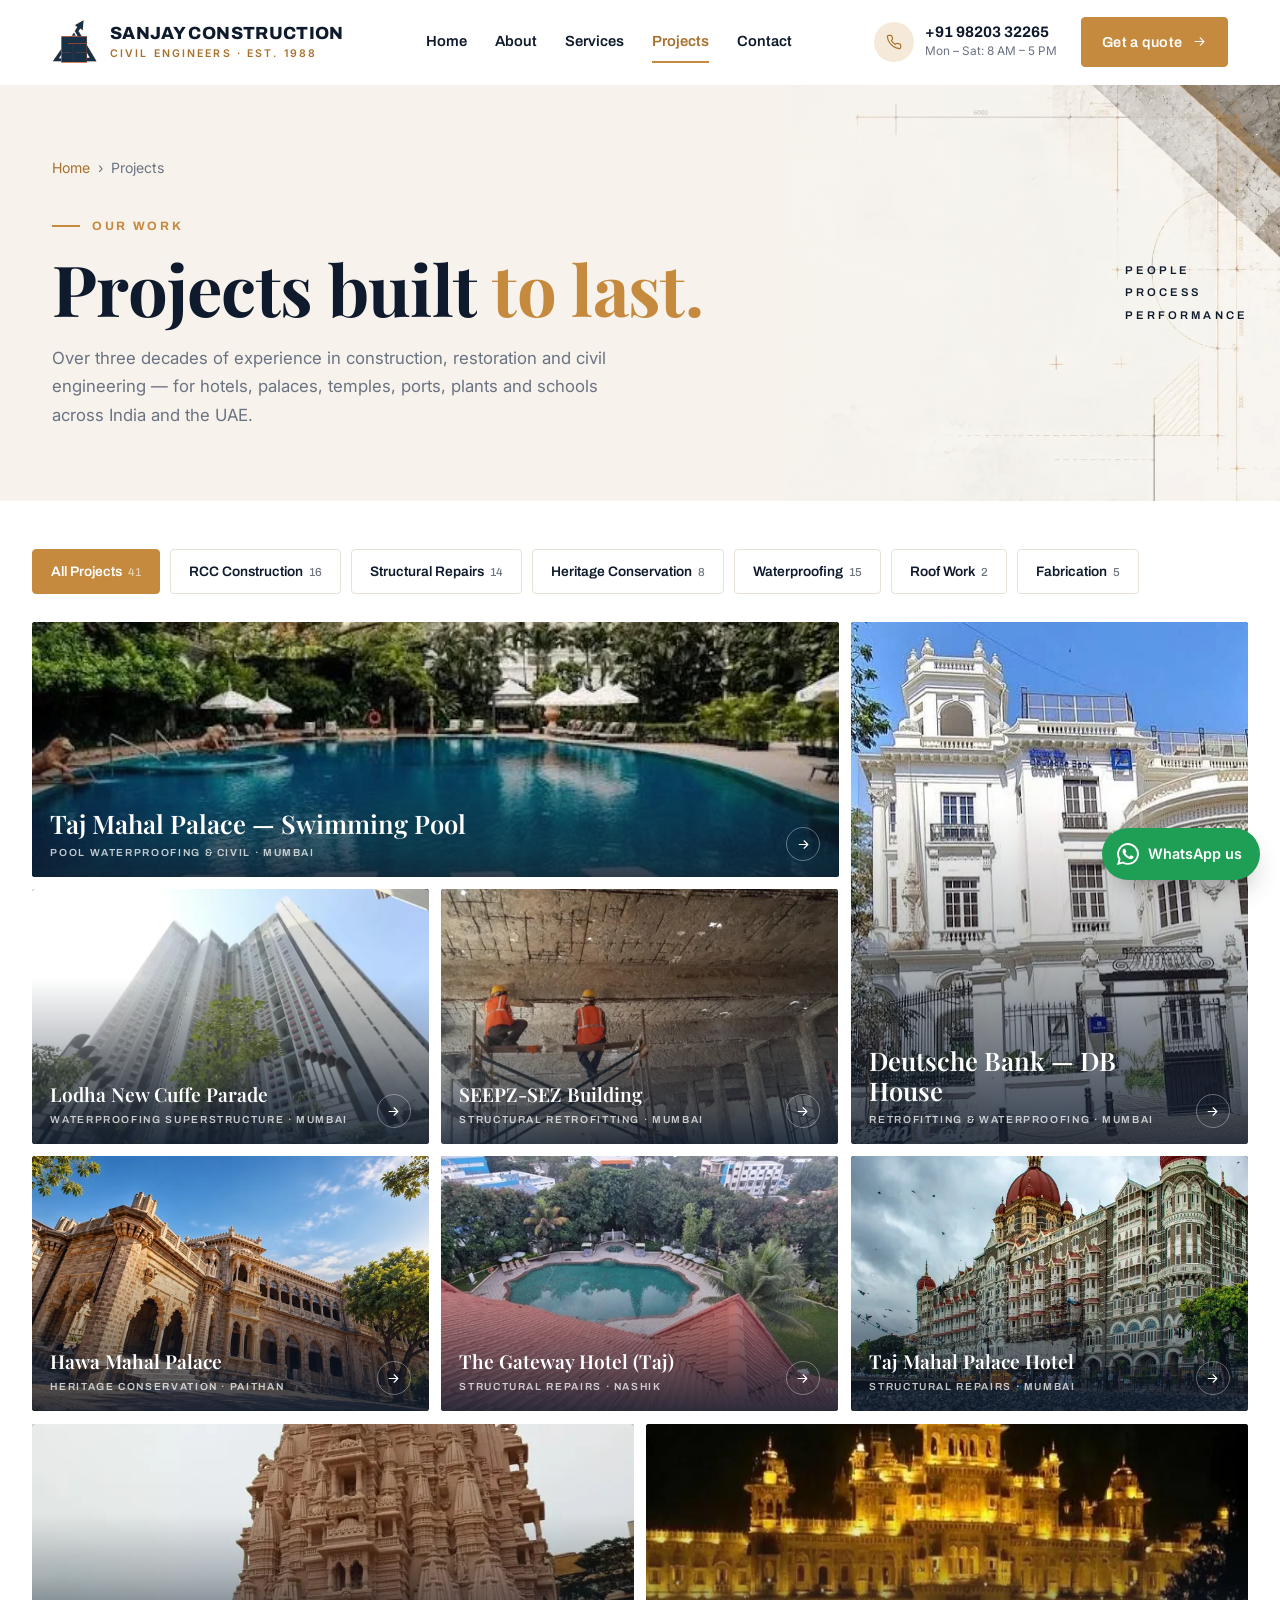
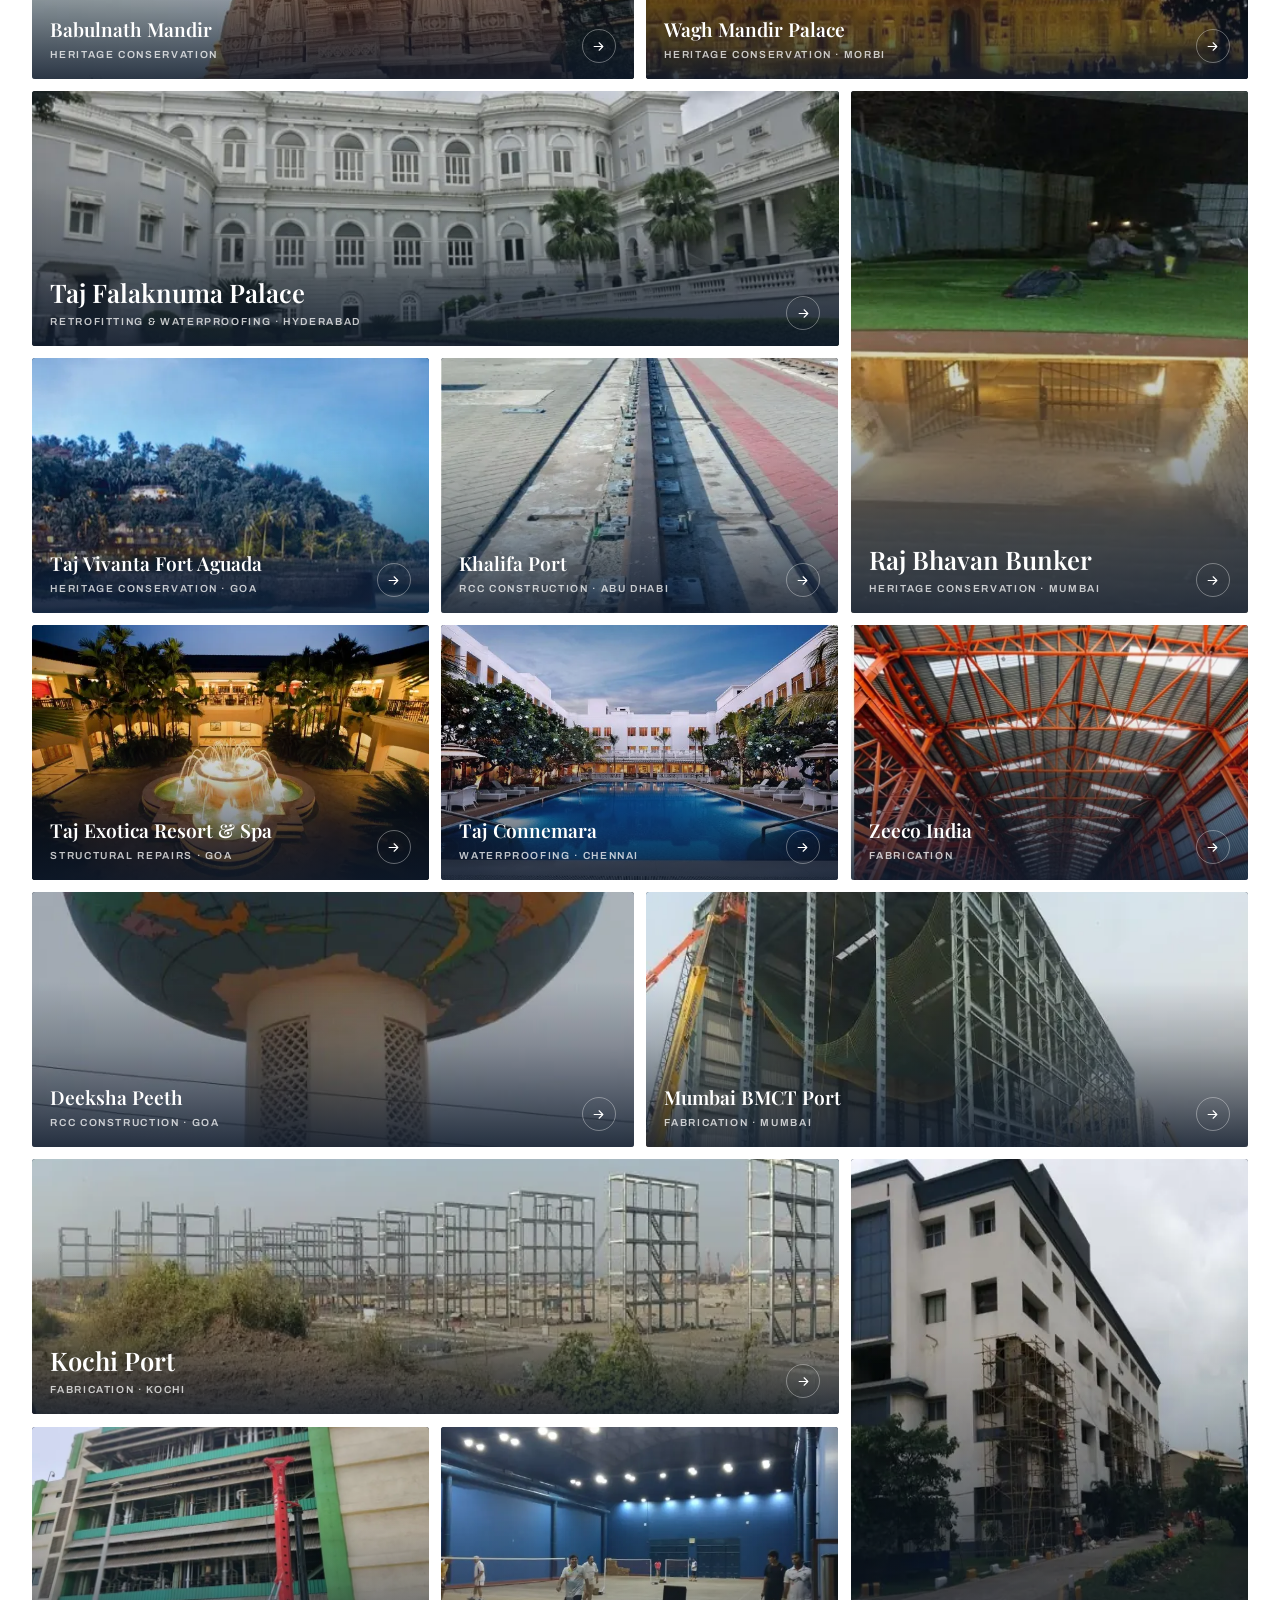
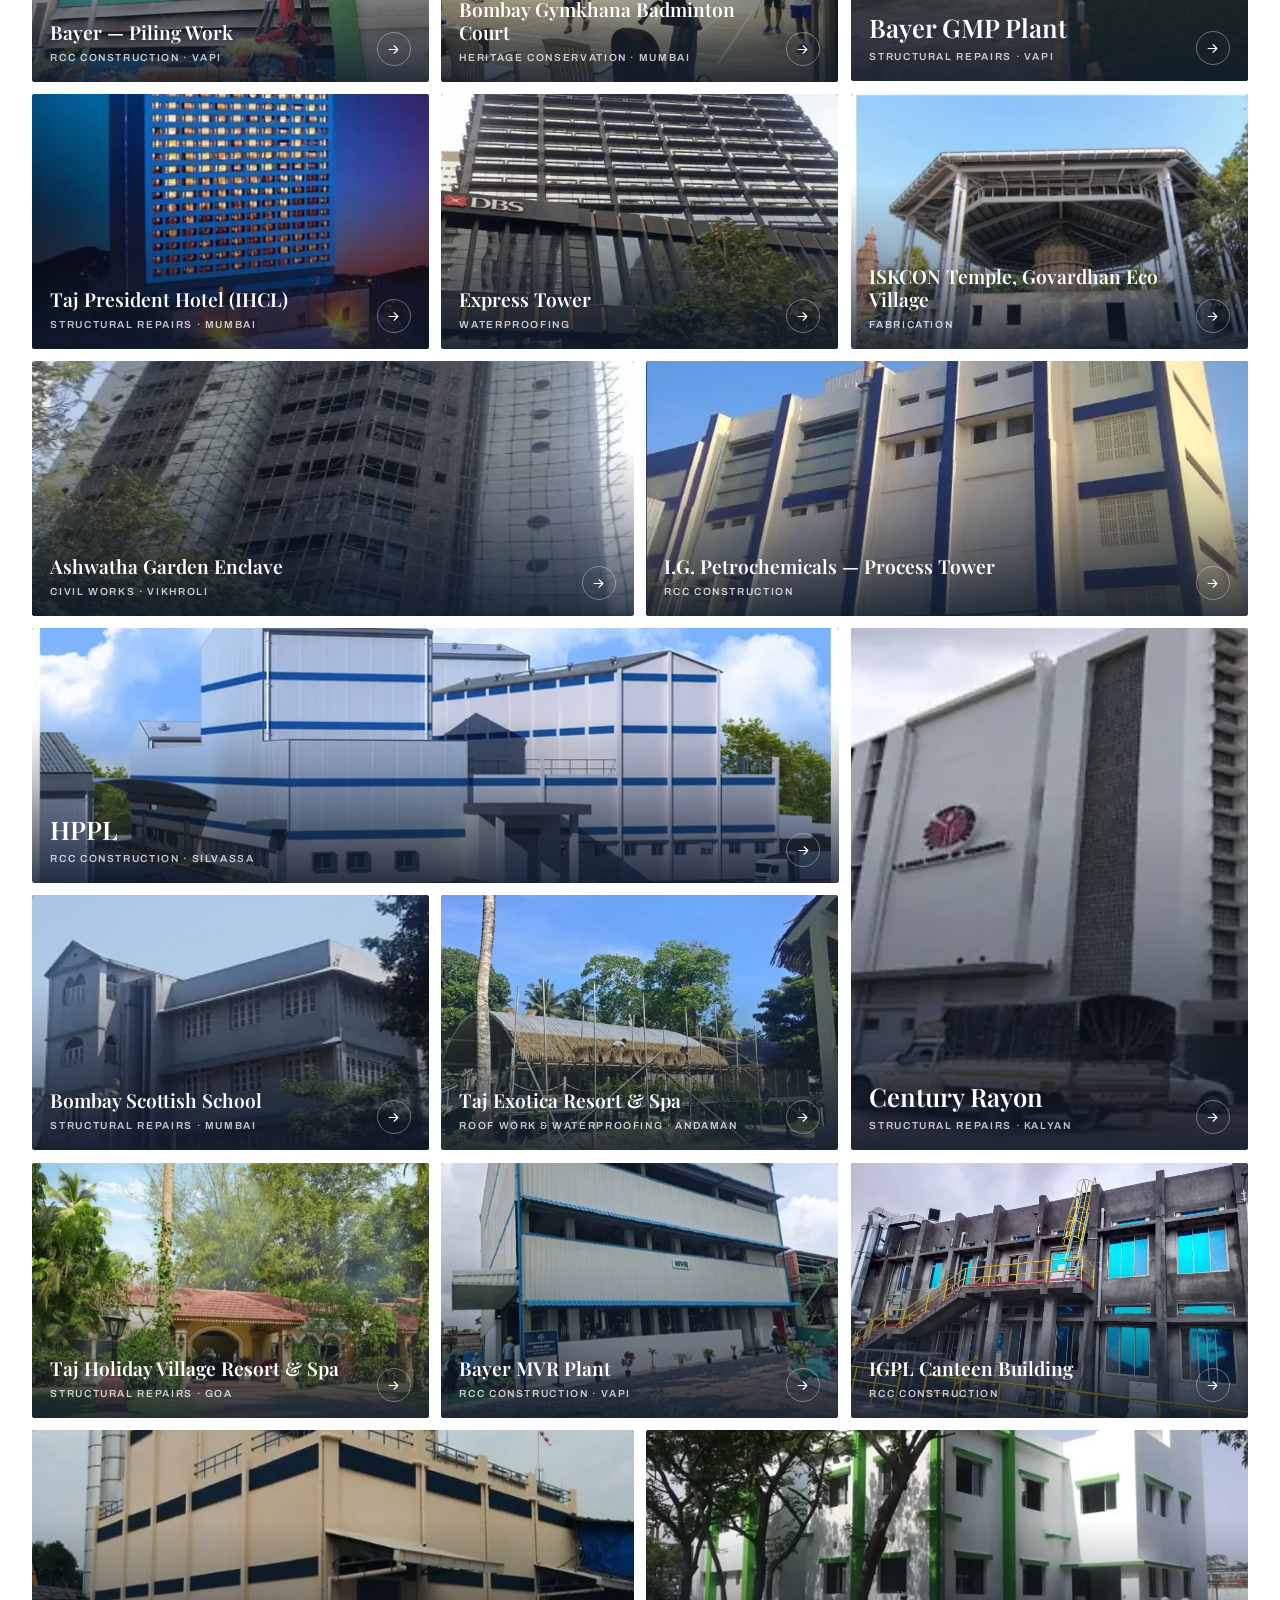
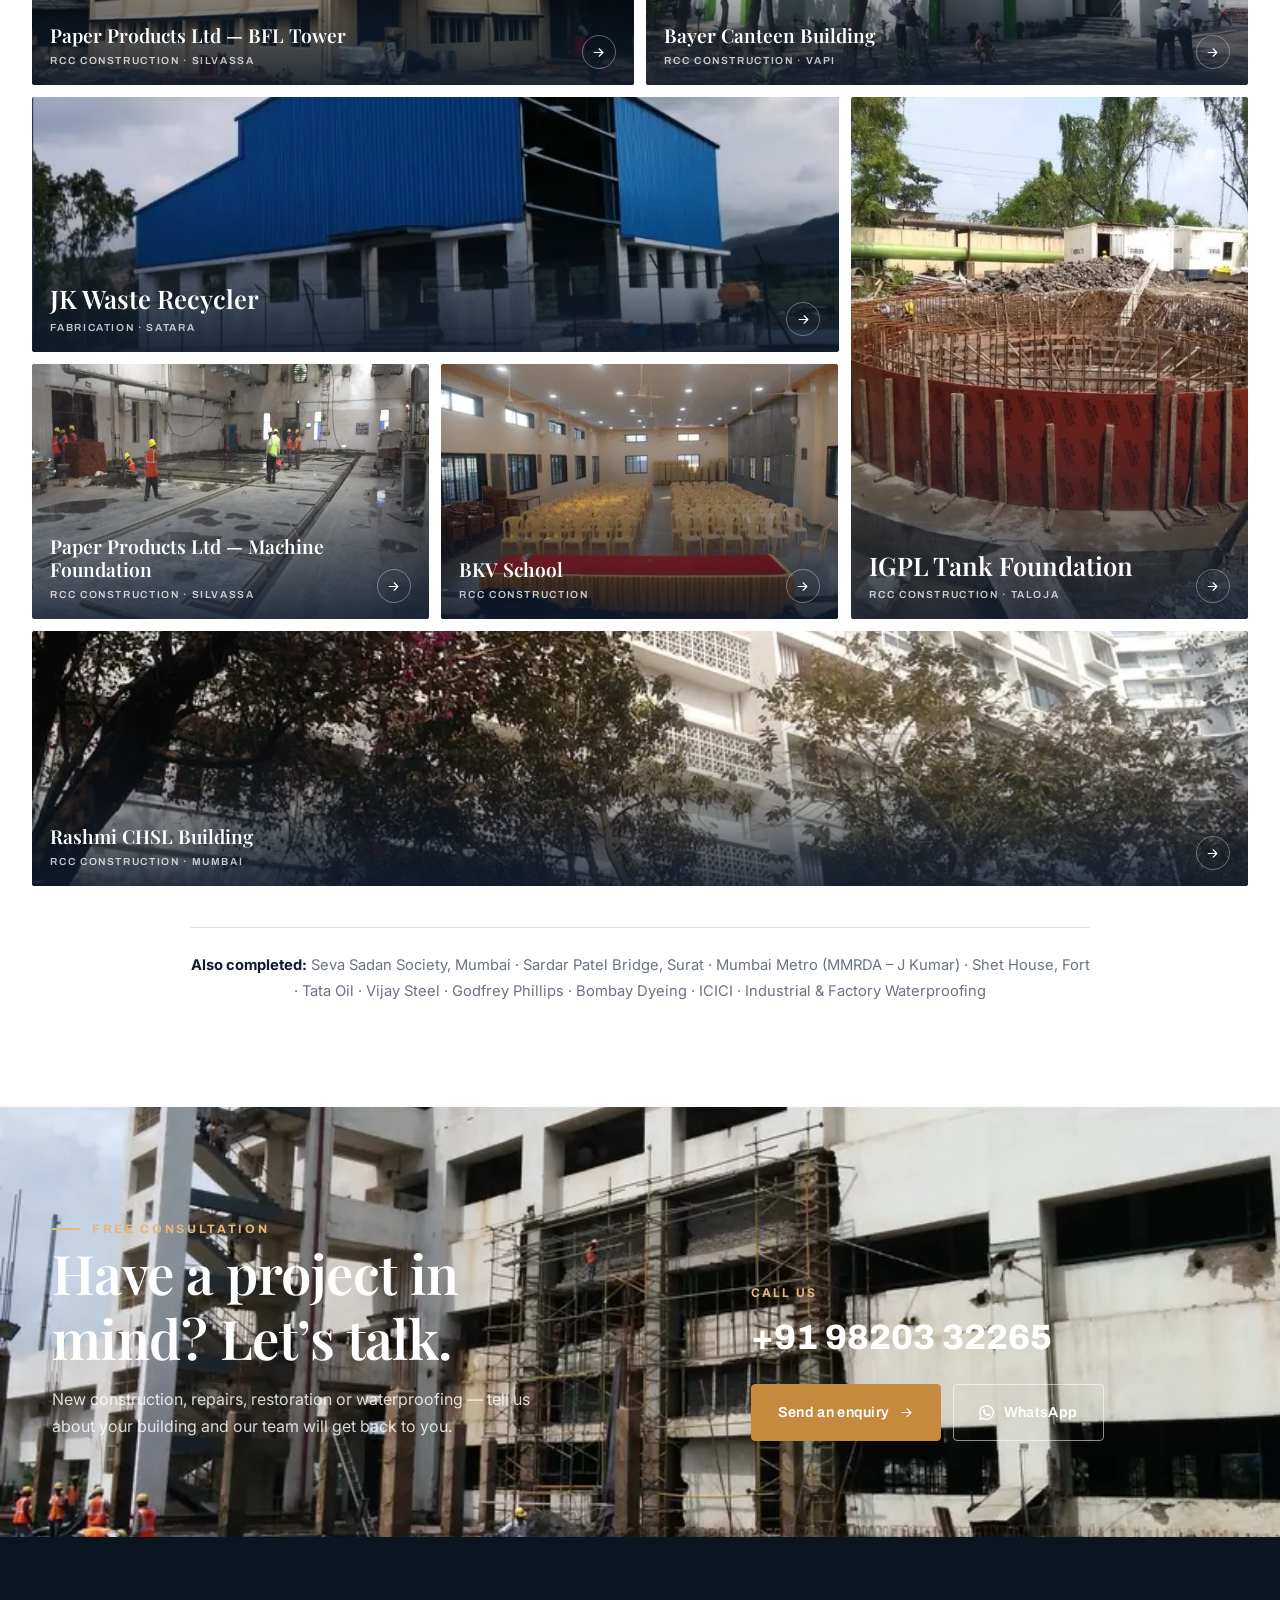
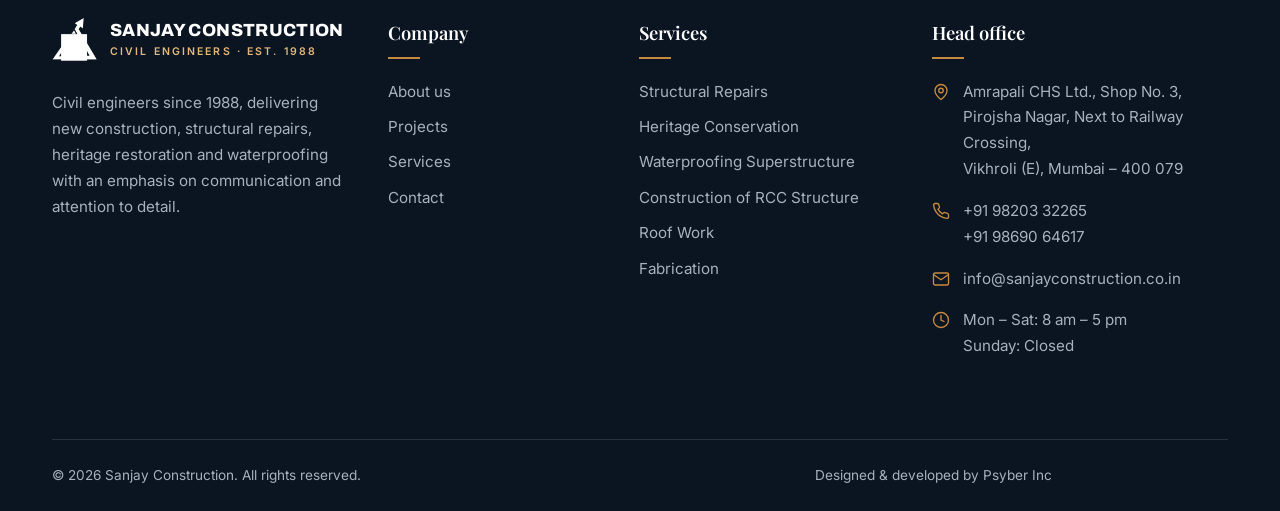
==== commit 6e24a66d: "Update hero section sliders, add new projects (Deutsche Bank, SEEPZ, Lodha NCP, Taj Falaknuma, Taj P" ====
--- a/projects.html
+++ b/projects.html
@@ -126,7 +126,7 @@
   </section>
 
   <section class="section proj-gallery" aria-labelledby="gallery-title">
-    <div class="container">
+    <div class="container container--wide">
       <h2 class="sr-only" id="gallery-title">Project gallery</h2>
       <div class="filters" data-filters role="group" aria-label="Filter projects by type of work">
         <button class="filter" type="button" data-filter="all" aria-pressed="true">All Projects</button>
@@ -137,8 +137,38 @@
         <button class="filter" type="button" data-filter="roof" aria-pressed="false">Roof Work</button>
         <button class="filter" type="button" data-filter="fabrication" aria-pressed="false">Fabrication</button>
       </div>
-      <p class="sr-only" aria-live="polite">Showing <span data-count-label>35</span> projects</p>
+      <p class="sr-only" aria-live="polite">Showing <span data-count-label>40</span> projects</p>
       <div class="projects-grid bento">
+        <a class="project-card ptile" href="assets/img/projects/pf-taj-mumbai-pool.webp" data-cat="waterproofing structural">
+          <img src="assets/img/projects/pf-taj-mumbai-pool-sm.webp" alt="Taj Mahal Palace Hotel — Swimming Pool Waterproofing, Mumbai" loading="lazy" width="547" height="365">
+          <div class="ptile__cap"><div><h3>Taj Mahal Palace — Swimming Pool</h3><span class="project-card__tag">Pool Waterproofing &amp; Civil · Mumbai</span></div><span class="ptile__go" aria-hidden="true"><svg><use href="#i-arrow"/></svg></span></div>
+          <p class="sr-only">Specialized swimming pool waterproofing, coping rehabilitation, deck tiling and water retaining structural treatments at The Taj Mahal Palace, Mumbai.</p>
+        </a>
+        <a class="project-card ptile" href="assets/img/projects/pf-deutsche-bank-db-house.webp" data-cat="structural waterproofing heritage">
+          <img src="assets/img/projects/pf-deutsche-bank-db-house-sm.webp" alt="Deutsche Bank — DB House, Mumbai" loading="lazy" width="551" height="555">
+          <div class="ptile__cap"><div><h3>Deutsche Bank — DB House</h3><span class="project-card__tag">Retrofitting &amp; Waterproofing · Mumbai</span></div><span class="ptile__go" aria-hidden="true"><svg><use href="#i-arrow"/></svg></span></div>
+          <p class="sr-only">Structural retrofitting, architectural facade preservation and high-performance terrace waterproofing at DB House, Deutsche Bank, Mumbai.</p>
+        </a>
+        <a class="project-card ptile" href="assets/img/projects/pf-lodha-ncp.webp" data-cat="waterproofing structural">
+          <img src="assets/img/projects/pf-lodha-ncp-sm.webp" alt="Lodha New Cuffe Parade (NCP), Wadala, Mumbai" loading="lazy" width="800" height="533">
+          <div class="ptile__cap"><div><h3>Lodha New Cuffe Parade</h3><span class="project-card__tag">Waterproofing Superstructure · Mumbai</span></div><span class="ptile__go" aria-hidden="true"><svg><use href="#i-arrow"/></svg></span></div>
+          <p class="sr-only">Superstructure waterproofing, terrace waterproofing, and specialized high-rise podium water management at Lodha New Cuffe Parade (NCP), Wadala, Mumbai.</p>
+        </a>
+        <a class="project-card ptile" href="assets/img/projects/pf-seepz-retrofitting.webp" data-cat="structural rcc">
+          <img src="assets/img/projects/pf-seepz-retrofitting-sm.webp" alt="SEEPZ-SEZ Retrofitting Work, Andheri East, Mumbai" loading="lazy" width="700" height="394">
+          <div class="ptile__cap"><div><h3>SEEPZ-SEZ Building</h3><span class="project-card__tag">Structural Retrofitting · Mumbai</span></div><span class="ptile__go" aria-hidden="true"><svg><use href="#i-arrow"/></svg></span></div>
+          <p class="sr-only">Comprehensive structural rehabilitation, slab rebar restoration, beam/column jacketing and polymer mortar treatment at SEEPZ-SEZ, Andheri East, Mumbai.</p>
+        </a>
+        <a class="project-card ptile" href="assets/img/projects/pf-hawa-mahal-paithan.webp" data-cat="heritage structural">
+          <img src="assets/img/projects/pf-hawa-mahal-paithan-sm.webp" alt="Hawa Mahal Palace, Paithan" loading="lazy" width="700" height="394">
+          <div class="ptile__cap"><div><h3>Hawa Mahal Palace</h3><span class="project-card__tag">Heritage Conservation · Paithan</span></div><span class="ptile__go" aria-hidden="true"><svg><use href="#i-arrow"/></svg></span></div>
+          <p class="sr-only">Historic palace stone masonry restoration, architectural carving preservation and structural rehabilitation at Hawa Mahal, Paithan.</p>
+        </a>
+        <a class="project-card ptile" href="assets/img/projects/pf-taj-gateway-nashik.webp" data-cat="structural">
+          <img src="assets/img/projects/pf-taj-gateway-nashik-sm.webp" alt="The Gateway Hotel (Taj), Nashik" loading="lazy" width="700" height="314">
+          <div class="ptile__cap"><div><h3>The Gateway Hotel (Taj)</h3><span class="project-card__tag">Structural Repairs · Nashik</span></div><span class="ptile__go" aria-hidden="true"><svg><use href="#i-arrow"/></svg></span></div>
+          <p class="sr-only">Comprehensive structural repairs, roof tile restoration and exterior works at The Gateway Hotel (Taj), Nashik.</p>
+        </a>
         <a class="project-card ptile" href="assets/img/projects/pf-taj-mahal-palace.webp" data-cat="structural waterproofing">
           <img src="assets/img/projects/pf-taj-mahal-palace-sm.webp" alt="Taj Mahal Palace Hotel, Mumbai" loading="lazy" width="610" height="470">
           <div class="ptile__cap"><div><h3>Taj Mahal Palace Hotel</h3><span class="project-card__tag">Structural Repairs · Mumbai</span></div><span class="ptile__go" aria-hidden="true"><svg><use href="#i-arrow"/></svg></span></div>
@@ -154,10 +184,10 @@
           <div class="ptile__cap"><div><h3>Wagh Mandir Palace</h3><span class="project-card__tag">Heritage Conservation · Morbi</span></div><span class="ptile__go" aria-hidden="true"><svg><use href="#i-arrow"/></svg></span></div>
           <p class="sr-only">Restoration of the heritage palace after the earthquake. Project cost ₹12 Cr.</p>
         </a>
-        <a class="project-card ptile" href="assets/img/projects/pf-taj-falaknuma.webp" data-cat="structural waterproofing">
-          <img src="assets/img/projects/pf-taj-falaknuma-sm.webp" alt="Taj Falaknuma Palace, Hyderabad" loading="lazy" width="610" height="491">
-          <div class="ptile__cap"><div><h3>Taj Falaknuma Palace</h3><span class="project-card__tag">Structural Repairs · Hyderabad</span></div><span class="ptile__go" aria-hidden="true"><svg><use href="#i-arrow"/></svg></span></div>
-          <p class="sr-only">Structural repairs and waterproofing.</p>
+        <a class="project-card ptile" href="assets/img/projects/pf-taj-falaknuma.webp" data-cat="structural waterproofing heritage">
+          <img src="assets/img/projects/pf-taj-falaknuma-sm.webp" alt="Taj Falaknuma Palace, Hyderabad" loading="lazy" width="700" height="394">
+          <div class="ptile__cap"><div><h3>Taj Falaknuma Palace</h3><span class="project-card__tag">Retrofitting &amp; Waterproofing · Hyderabad</span></div><span class="ptile__go" aria-hidden="true"><svg><use href="#i-arrow"/></svg></span></div>
+          <p class="sr-only">Comprehensive structural retrofitting and specialized terrace waterproofing at the heritage Taj Falaknuma Palace, Hyderabad.</p>
         </a>
         <a class="project-card ptile" href="assets/img/projects/pf-raj-bhavan-bunker.webp" data-cat="heritage waterproofing">
           <img src="assets/img/projects/pf-raj-bhavan-bunker-sm.webp" alt="Raj Bhavan Bunker, Mumbai" loading="lazy" width="612" height="527">
@@ -260,9 +290,9 @@
           <p class="sr-only">Structural repairs, waterproofing and painting. Project cost ₹2 Cr.</p>
         </a>
         <a class="project-card ptile" href="assets/img/projects/pf-taj-exotica-andaman.webp" data-cat="roof waterproofing">
-          <img src="assets/img/projects/pf-taj-exotica-andaman-sm.webp" alt="Taj Exotica, Andaman" loading="lazy" width="672" height="570">
-          <div class="ptile__cap"><div><h3>Taj Exotica</h3><span class="project-card__tag">Roof Work · Andaman</span></div><span class="ptile__go" aria-hidden="true"><svg><use href="#i-arrow"/></svg></span></div>
-          <p class="sr-only">Roofing and waterproofing.</p>
+          <img src="assets/img/projects/pf-taj-exotica-andaman-sm.webp" alt="Taj Exotica Resort &amp; Spa, Andaman" loading="lazy" width="700" height="394">
+          <div class="ptile__cap"><div><h3>Taj Exotica Resort &amp; Spa</h3><span class="project-card__tag">Roof Work &amp; Waterproofing · Andaman</span></div><span class="ptile__go" aria-hidden="true"><svg><use href="#i-arrow"/></svg></span></div>
+          <p class="sr-only">Specialized curved metal roofing installation, waterproofing and thatched architectural finishes for luxury villas at Taj Exotica, Andaman.</p>
         </a>
         <a class="project-card ptile" href="assets/img/projects/pf-taj-holiday-village.webp" data-cat="structural waterproofing">
           <img src="assets/img/projects/pf-taj-holiday-village-sm.webp" alt="Taj Holiday Village Resort &amp; Spa, Goa" loading="lazy" width="623" height="410">
@@ -315,8 +345,7 @@
           <p class="sr-only">Project cost ₹2 Cr.</p>
         </a>
       </div>
-      <nav class="pager" data-pager aria-label="Project pages"></nav>
-      <p class="proj-more"><b>Also completed:</b> Seva Sadan Society, Mumbai · Sardar Patel Bridge, Surat · SEEPZ, Andheri · Lodha NCP, Mumbai · Mumbai Metro (MMRDA – J Kumar) · Shet House, Fort · Tata Oil · Vijay Steel · Godfrey Phillips · Bombay Dyeing · ICICI · Factory waterproofing</p>
+      <p class="proj-more"><b>Also completed:</b> Seva Sadan Society, Mumbai · Sardar Patel Bridge, Surat · Mumbai Metro (MMRDA – J Kumar) · Shet House, Fort · Tata Oil · Vijay Steel · Godfrey Phillips · Bombay Dyeing · ICICI · Industrial &amp; Factory Waterproofing</p>
     </div>
   </section>
 
--- a/assets/css/style.css
+++ b/assets/css/style.css
@@ -166,51 +166,240 @@
 
 /* ---------- Hero (home) ---------- */
 .hero { position: relative; background: var(--cream); overflow: hidden; padding-top: var(--header-h); }
-.hero__media { position: absolute; top: var(--header-h); right: 0; bottom: 0; width: 64%; overflow: hidden; }
-.hero__media img { width: 100%; height: 100%; object-fit: cover; transform: scale(1.12); }
-.hero__media::after { content: ""; position: absolute; inset: 0; background: linear-gradient(90deg, var(--cream) 0%, rgba(247,243,236,.85) 18%, rgba(247,243,236,0) 55%), linear-gradient(0deg, rgba(15,27,45,.35), transparent 40%); }
-.hero__inner { position: relative; min-height: calc(100vh - var(--header-h)); min-height: calc(100svh - var(--header-h)); display: flex; flex-direction: column; justify-content: center; padding-block: clamp(2.5rem, 5vw, 3.5rem); }
-.hero__content { max-width: 720px; }
+.hero__slider { position: absolute; top: var(--header-h); right: 0; bottom: 0; width: 72%; overflow: hidden; }
+.hero__slide { position: absolute; inset: 0; opacity: 0; visibility: hidden; transition: opacity 1s var(--ease), visibility 1s; }
+.hero__slide.is-active { opacity: 1; visibility: visible; z-index: 1; }
+.hero__slide img { width: 100%; height: 100%; object-fit: cover; transform: scale(1.06); transition: transform 6s ease-out; }
+.hero__slide.is-active img { transform: scale(1); }
+.hero__slide--full img { object-fit: contain; background: #0f1b2d; }
+.hero.is-no-text .hero__content { opacity: 0; pointer-events: none; transform: translateY(16px); }
+.hero.is-no-text .hero__slider { width: 100%; }
+.hero.is-no-text .hero__slider::after { opacity: 0; }
+.hero.is-no-text .hero__side { opacity: 0; }
+
+/* Hawa Mahal & Falaknuma Palace Hero Themes (Matches Mockups) */
+.hero.is-theme-hawa-mockup .hero__slider,
+.hero.is-theme-falaknuma .hero__slider {
+  width: 100%;
+}
+.hero.is-theme-hawa-mockup .hero__slider::after,
+.hero.is-theme-falaknuma .hero__slider::after {
+  background:
+    linear-gradient(90deg, rgba(8, 16, 28, 0.86) 0%, rgba(8, 16, 28, 0.70) 28%, rgba(8, 16, 28, 0.28) 54%, transparent 75%),
+    linear-gradient(0deg, rgba(8, 16, 28, 0.5) 0%, transparent 35%);
+}
+.hero.is-theme-hawa-mockup .hero__kicker,
+.hero.is-theme-falaknuma .hero__kicker {
+  font-family: var(--font-display);
+  font-size: 0.76rem;
+  font-weight: 700;
+  letter-spacing: 0.22em;
+  text-transform: uppercase;
+  color: #d49b4c;
+  display: flex;
+  align-items: center;
+  gap: 0.75rem;
+  margin-bottom: 1.25rem;
+}
+.hero.is-theme-hawa-mockup .hero__kicker::before,
+.hero.is-theme-falaknuma .hero__kicker::before {
+  content: "";
+  display: inline-block;
+  width: 26px;
+  height: 2px;
+  background: #d49b4c;
+  flex-shrink: 0;
+}
+.hero.is-theme-hawa-mockup .hero__kicker i,
+.hero.is-theme-falaknuma .hero__kicker i {
+  display: none;
+}
+.hero.is-theme-hawa-mockup .hero__title,
+.hero.is-theme-falaknuma .hero__title {
+  font-family: var(--font-serif);
+  font-weight: 600;
+  font-size: clamp(2.4rem, 4.8vw, 4.1rem);
+  line-height: 1.08;
+  letter-spacing: -0.015em;
+  text-transform: none;
+  color: #ffffff;
+}
+.hero.is-theme-hawa-mockup .hero__title .line,
+.hero.is-theme-falaknuma .hero__title .line {
+  overflow: visible;
+  text-transform: none;
+  padding-bottom: 0;
+}
+.hero.is-theme-hawa-mockup .hero__title .line > span,
+.hero.is-theme-falaknuma .hero__title .line > span {
+  text-transform: none;
+}
+.hero.is-theme-hawa-mockup .hero__title .gold,
+.hero.is-theme-falaknuma .hero__title .gold {
+  color: #d49b4c;
+}
+.hero.is-theme-hawa-mockup .hero__lead,
+.hero.is-theme-falaknuma .hero__lead {
+  color: rgba(255, 255, 255, 0.92);
+  font-size: 1.05rem;
+  line-height: 1.6;
+  max-width: 44ch;
+  margin-top: 1.4rem;
+  text-shadow: 0 1px 3px rgba(0, 0, 0, 0.35);
+}
+.hero.is-theme-hawa-mockup .btn--gold,
+.hero.is-theme-falaknuma .btn--gold {
+  background: #c58a3e;
+  border-color: #c58a3e;
+  color: #ffffff;
+  box-shadow: 0 8px 24px -6px rgba(197, 138, 62, 0.5);
+}
+.hero.is-theme-hawa-mockup .btn--gold:hover,
+.hero.is-theme-falaknuma .btn--gold:hover {
+  background: #b57a30;
+  border-color: #b57a30;
+}
+.hero.is-theme-hawa-mockup .btn--outline,
+.hero.is-theme-falaknuma .btn--outline {
+  background: rgba(255, 255, 255, 0.05);
+  border-color: rgba(255, 255, 255, 0.55);
+  color: #ffffff;
+  backdrop-filter: blur(4px);
+  -webkit-backdrop-filter: blur(4px);
+}
+.hero.is-theme-hawa-mockup .btn--outline:hover,
+.hero.is-theme-falaknuma .btn--outline:hover {
+  background: #ffffff;
+  border-color: #ffffff;
+  color: var(--navy);
+}
+
+/* Stats visibility: Hawa Mahal shows 2 stats (30+, 6), Falaknuma shows 3 stats (1988, 30+, 6) */
+.hero.is-theme-hawa-mockup .hero__stat--est {
+  display: none !important;
+}
+.hero.is-theme-hawa-mockup .hero__stat--proj,
+.hero.is-theme-falaknuma .hero__stat--proj {
+  display: none !important;
+}
+.hero.is-theme-hawa-mockup .hero__stats,
+.hero.is-theme-falaknuma .hero__stats {
+  display: flex;
+  align-items: center;
+  gap: 0;
+  margin-top: clamp(1.75rem, 3.5vw, 2.5rem);
+}
+.hero.is-theme-hawa-mockup .hero__stat,
+.hero.is-theme-falaknuma .hero__stat {
+  padding-right: 1.85rem;
+  margin-right: 1.85rem;
+  border-right: 1px solid rgba(255, 255, 255, 0.25);
+}
+.hero.is-theme-hawa-mockup .hero__stat:last-child,
+.hero.is-theme-falaknuma .hero__stat:last-child,
+.hero.is-theme-hawa-mockup .hero__stat--svc,
+.hero.is-theme-falaknuma .hero__stat--svc {
+  border-right: none;
+  padding-right: 0;
+  margin-right: 0;
+}
+.hero.is-theme-hawa-mockup .hero__stat b,
+.hero.is-theme-falaknuma .hero__stat b {
+  color: #ffffff;
+  font-family: var(--font-display);
+  font-weight: 700;
+  font-size: clamp(2rem, 3vw, 2.6rem);
+  line-height: 1;
+}
+.hero.is-theme-hawa-mockup .hero__stat b sup,
+.hero.is-theme-falaknuma .hero__stat b sup {
+  color: #ffffff;
+  font-size: 0.65em;
+  font-weight: 600;
+}
+.hero.is-theme-hawa-mockup .hero__stat > span,
+.hero.is-theme-falaknuma .hero__stat > span {
+  color: rgba(255, 255, 255, 0.85);
+  font-size: 0.82rem;
+  font-weight: 500;
+  line-height: 1.35;
+  margin-top: 0.4rem;
+}
+.hero.is-theme-hawa-mockup .hero__caption,
+.hero.is-theme-falaknuma .hero__caption {
+  background: rgba(8, 16, 28, 0.85);
+  color: #ffffff;
+  border-color: rgba(255, 255, 255, 0.2);
+}
+.hero.is-theme-hawa-mockup .hero__side,
+.hero.is-theme-falaknuma .hero__side {
+  color: #ffffff;
+  text-shadow: 0 2px 6px rgba(0, 0, 0, 0.7);
+}
+.hero.is-theme-hawa-mockup .hero__side::before,
+.hero.is-theme-falaknuma .hero__side::before {
+  background: #d49b4c;
+}
+
+.hero__slider::after { content: ""; position: absolute; inset: 0; z-index: 2; pointer-events: none; background: linear-gradient(90deg, var(--cream) 0%, rgba(247,243,236,.88) 12%, rgba(247,243,236,0) 38%), linear-gradient(0deg, rgba(15,27,45,.4), transparent 35%); transition: opacity .6s, background .6s; }
+.hero__inner { position: relative; z-index: 3; max-width: 1720px; width: 100%; margin-inline: auto; padding-inline: clamp(1.25rem, 3.5vw, 3.5rem); min-height: calc(100vh - var(--header-h)); min-height: calc(100svh - var(--header-h)); display: flex; flex-direction: column; justify-content: center; padding-block: clamp(2.5rem, 5vw, 3.5rem); }
+.hero__content { max-width: 580px; margin-left: 0; transition: opacity .5s var(--ease), transform .5s var(--ease); }
 .hero__kicker { display: flex; flex-wrap: wrap; gap: .5rem .9rem; align-items: center; font-family: var(--font-display); font-size: .78rem; font-weight: 700; letter-spacing: .24em; text-transform: uppercase; color: var(--navy); margin-bottom: 1.5rem; }
 .hero__kicker i { width: 1px; height: 12px; background: var(--gold); }
-.hero__title { font-family: var(--font-display); font-weight: 800; font-size: clamp(2.4rem, 5.2vw, 4.6rem); line-height: .98; letter-spacing: -.02em; text-transform: uppercase; color: var(--navy); }
+.hero__title { font-family: var(--font-display); font-weight: 800; font-size: clamp(2.3rem, 4.8vw, 4.2rem); line-height: .98; letter-spacing: -.02em; text-transform: uppercase; color: var(--navy); }
 .hero__title .line { display: block; overflow: hidden; padding-bottom: .04em; }
 .hero__title .line > span { display: block; transform: translateY(110%); }
 .hero__title .gold { color: var(--gold); }
-.hero__lead { max-width: 48ch; margin-top: 1.5rem; font-size: 1.08rem; color: var(--text); }
-.hero__actions { display: flex; flex-wrap: wrap; gap: .85rem; margin-top: 2rem; }
-.hero__stats { display: grid; grid-template-columns: repeat(2, auto); justify-content: start; gap: 1.25rem 0; margin-top: clamp(2rem, 4vw, 2.75rem); }
+.hero__lead { max-width: 44ch; margin-top: 1.4rem; font-size: 1.05rem; color: var(--text); }
+.hero__actions { display: flex; flex-wrap: wrap; gap: .85rem; margin-top: 1.75rem; }
+.hero__stats { display: grid; grid-template-columns: repeat(2, auto); justify-content: start; gap: 1.25rem 0; margin-top: clamp(1.75rem, 3.5vw, 2.5rem); }
 @media (min-width: 640px) { .hero__stats { grid-template-columns: repeat(4, auto); } }
-.hero__stat { padding-right: clamp(1.25rem, 2.5vw, 2.25rem); margin-right: clamp(1.25rem, 2.5vw, 2.25rem); border-right: 1px solid rgba(15,27,45,.15); }
+.hero__stat { padding-right: clamp(1rem, 2vw, 1.75rem); margin-right: clamp(1rem, 2vw, 1.75rem); border-right: 1px solid rgba(15,27,45,.15); }
 .hero__stat:last-child { border-right: 0; margin-right: 0; }
 @media (max-width: 639px) { .hero__stat:nth-child(2) { border-right: 0; } }
 .hero__stat b { display: block; font-family: var(--font-display); font-weight: 800; font-size: clamp(1.7rem, 2.6vw, 2.3rem); color: var(--navy); line-height: 1; }
 .hero__stat b sup { color: var(--gold); font-size: .6em; }
 .hero__stat > span { display: block; margin-top: .35rem; font-size: .8rem; color: var(--muted); line-height: 1.35; }
-.hero__side { position: absolute; right: var(--gutter); bottom: 6.5rem; color: #fff; font-family: var(--font-display); font-size: .74rem; font-weight: 600; letter-spacing: .3em; text-transform: uppercase; text-align: right; line-height: 2; }
+.hero__side { position: absolute; right: var(--gutter); bottom: 5.5rem; z-index: 3; color: #fff; font-family: var(--font-display); font-size: .74rem; font-weight: 600; letter-spacing: .3em; text-transform: uppercase; text-align: right; line-height: 2; transition: opacity .4s; text-shadow: 0 1px 4px rgba(0,0,0,.6); }
 .hero__side::before { content: ""; display: block; width: 40px; height: 2px; background: var(--gold); margin: 0 0 .75rem auto; }
-.hero__caption { position: absolute; right: var(--gutter); top: calc(var(--header-h) + 1.5rem); background: rgba(15,27,45,.75); color: #fff; font-size: .78rem; padding: .45rem .85rem; border-radius: 999px; backdrop-filter: blur(6px); }
+.hero__caption { position: absolute; right: var(--gutter); top: calc(var(--header-h) + 1.5rem); z-index: 3; background: rgba(15,27,45,.82); color: #fff; font-size: .78rem; padding: .45rem .95rem; border-radius: 999px; backdrop-filter: blur(6px); border: 1px solid rgba(255,255,255,.15); transition: opacity .4s; }
+
+/* Hero slider navigation */
+.hero__nav { position: absolute; right: var(--gutter); bottom: 1.8rem; z-index: 4; display: flex; align-items: center; gap: .75rem; background: rgba(15,27,45,.75); padding: .4rem .6rem; border-radius: 999px; backdrop-filter: blur(8px); border: 1px solid rgba(255,255,255,.12); }
+.hero__nav-btn { width: 30px; height: 30px; border-radius: 50%; border: 0; background: rgba(255,255,255,.1); color: #fff; display: grid; place-items: center; cursor: pointer; transition: background .25s, color .25s; padding: 0; }
+.hero__nav-btn:hover { background: var(--gold); }
+.hero__nav-btn svg { width: 14px; height: 14px; }
+.hero__dots { display: flex; align-items: center; gap: .45rem; padding-inline: .2rem; }
+.hero__dot { width: 7px; height: 7px; border-radius: 999px; border: 0; background: rgba(255,255,255,.4); padding: 0; cursor: pointer; transition: width .3s var(--ease), background .3s; }
+.hero__dot.is-active { width: 22px; background: var(--gold); }
 
 /* hero intro animation */
-.is-loaded .hero__media img { transform: scale(1); transition: transform 2.6s var(--ease); }
-.hero__media { clip-path: inset(0 0 0 100%); }
-.is-loaded .hero__media { clip-path: inset(0 0 0 0); transition: clip-path 1.4s var(--ease); }
+.hero__slider { clip-path: inset(0 0 0 100%); }
+.is-loaded .hero__slider { clip-path: inset(0 0 0 0); transition: clip-path 1.4s var(--ease); }
 .is-loaded .hero__title .line > span { transform: none; transition: transform 1s var(--ease); }
 .is-loaded .hero__title .line:nth-child(2) > span { transition-delay: .12s; }
 .is-loaded .hero__title .line:nth-child(3) > span { transition-delay: .24s; }
-.hero__kicker, .hero__lead, .hero__actions, .hero__stats, .hero__side, .hero__caption { opacity: 0; transform: translateY(16px); }
-.is-loaded .hero__kicker, .is-loaded .hero__lead, .is-loaded .hero__actions, .is-loaded .hero__stats, .is-loaded .hero__side, .is-loaded .hero__caption { opacity: 1; transform: none; transition: opacity .9s var(--ease), transform .9s var(--ease); }
+.hero__kicker, .hero__lead, .hero__actions, .hero__stats, .hero__side, .hero__caption, .hero__nav { opacity: 0; transform: translateY(16px); }
+.is-loaded .hero__kicker, .is-loaded .hero__lead, .is-loaded .hero__actions, .is-loaded .hero__stats, .is-loaded .hero__side, .is-loaded .hero__caption, .is-loaded .hero__nav { opacity: 1; transform: none; transition: opacity .9s var(--ease), transform .9s var(--ease); }
 .is-loaded .hero__lead { transition-delay: .4s; }
 .is-loaded .hero__actions { transition-delay: .5s; }
 .is-loaded .hero__stats { transition-delay: .6s; }
-.is-loaded .hero__side, .is-loaded .hero__caption { transition-delay: 1s; }
+.is-loaded .hero__side, .is-loaded .hero__caption, .is-loaded .hero__nav { transition-delay: 1s; }
 
 @media (max-width: 900px) {
-  .hero__media { position: relative; top: 0; width: 100%; height: 56vw; min-height: 260px; }
-  .hero__media::after { background: linear-gradient(0deg, var(--cream) 0%, rgba(247,243,236,0) 45%); }
+  .hero__slider { position: relative; top: 0; width: 100%; height: 60vw; min-height: 280px; }
+  .hero__slider::after { background: linear-gradient(0deg, var(--cream) 0%, rgba(247,243,236,0) 45%); }
   .hero__inner { min-height: 0; padding-top: .5rem; margin-top: -1rem; }
   .hero__side { display: none; }
   .hero__caption { top: calc(var(--header-h) + 1rem); }
+  .hero__nav { bottom: 1rem; right: var(--gutter); }
+
+  .hero.is-theme-hawa-mockup,
+  .hero.is-theme-falaknuma { background: #0c1624; }
+  .hero.is-theme-hawa-mockup .hero__slider::after,
+  .hero.is-theme-falaknuma .hero__slider::after { background: linear-gradient(0deg, #0c1624 0%, rgba(12, 22, 36, 0.2) 60%, transparent 100%); }
+  .hero.is-theme-hawa-mockup .hero__inner,
+  .hero.is-theme-falaknuma .hero__inner { padding-top: 1.5rem; }
 }
 
 /* ---------- Page banner (inner pages) ---------- */
@@ -278,6 +467,7 @@
 @media (min-width: 1100px) { .proj-hero__side { display: block; position: absolute; right: var(--gutter); top: 50%; transform: translateY(-50%); margin: 0; font-family: var(--font-display); font-size: .7rem; font-weight: 600; letter-spacing: .28em; line-height: 2; text-transform: uppercase; color: var(--navy); } }
 
 .proj-gallery { background: #fff; padding-top: clamp(2rem, 4vw, 3rem); }
+.proj-gallery .container--wide { max-width: 1720px; padding-inline: clamp(1rem, 2.5vw, 2.5rem); }
 .filters { display: flex; flex-wrap: wrap; gap: .6rem; margin-bottom: 1.75rem; }
 .filter { padding: .6rem 1.15rem; border: 1px solid var(--line); border-radius: 4px; background: #fff; cursor: pointer; font-family: var(--font-display); font-weight: 600; font-size: .86rem; color: var(--navy); transition: all .25s; }
 .filter:hover { border-color: var(--gold); color: var(--gold-dark); }
